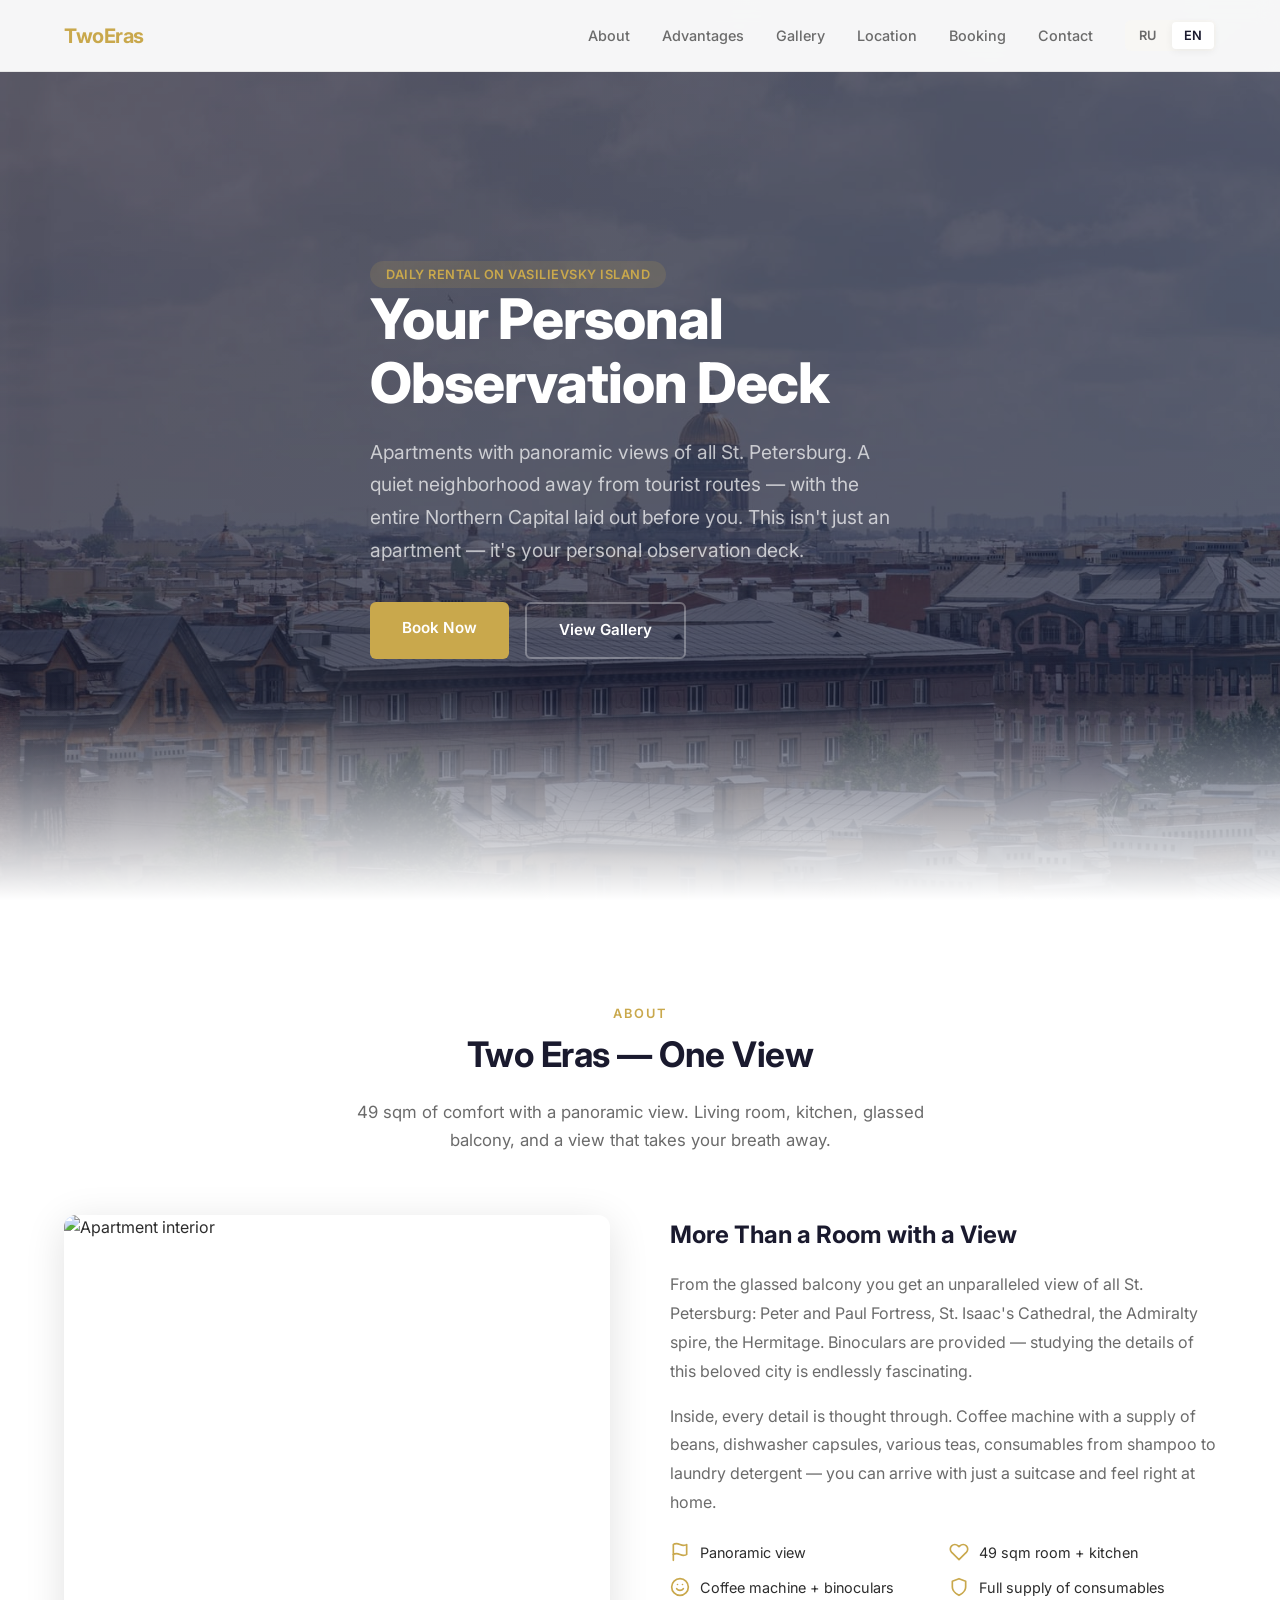
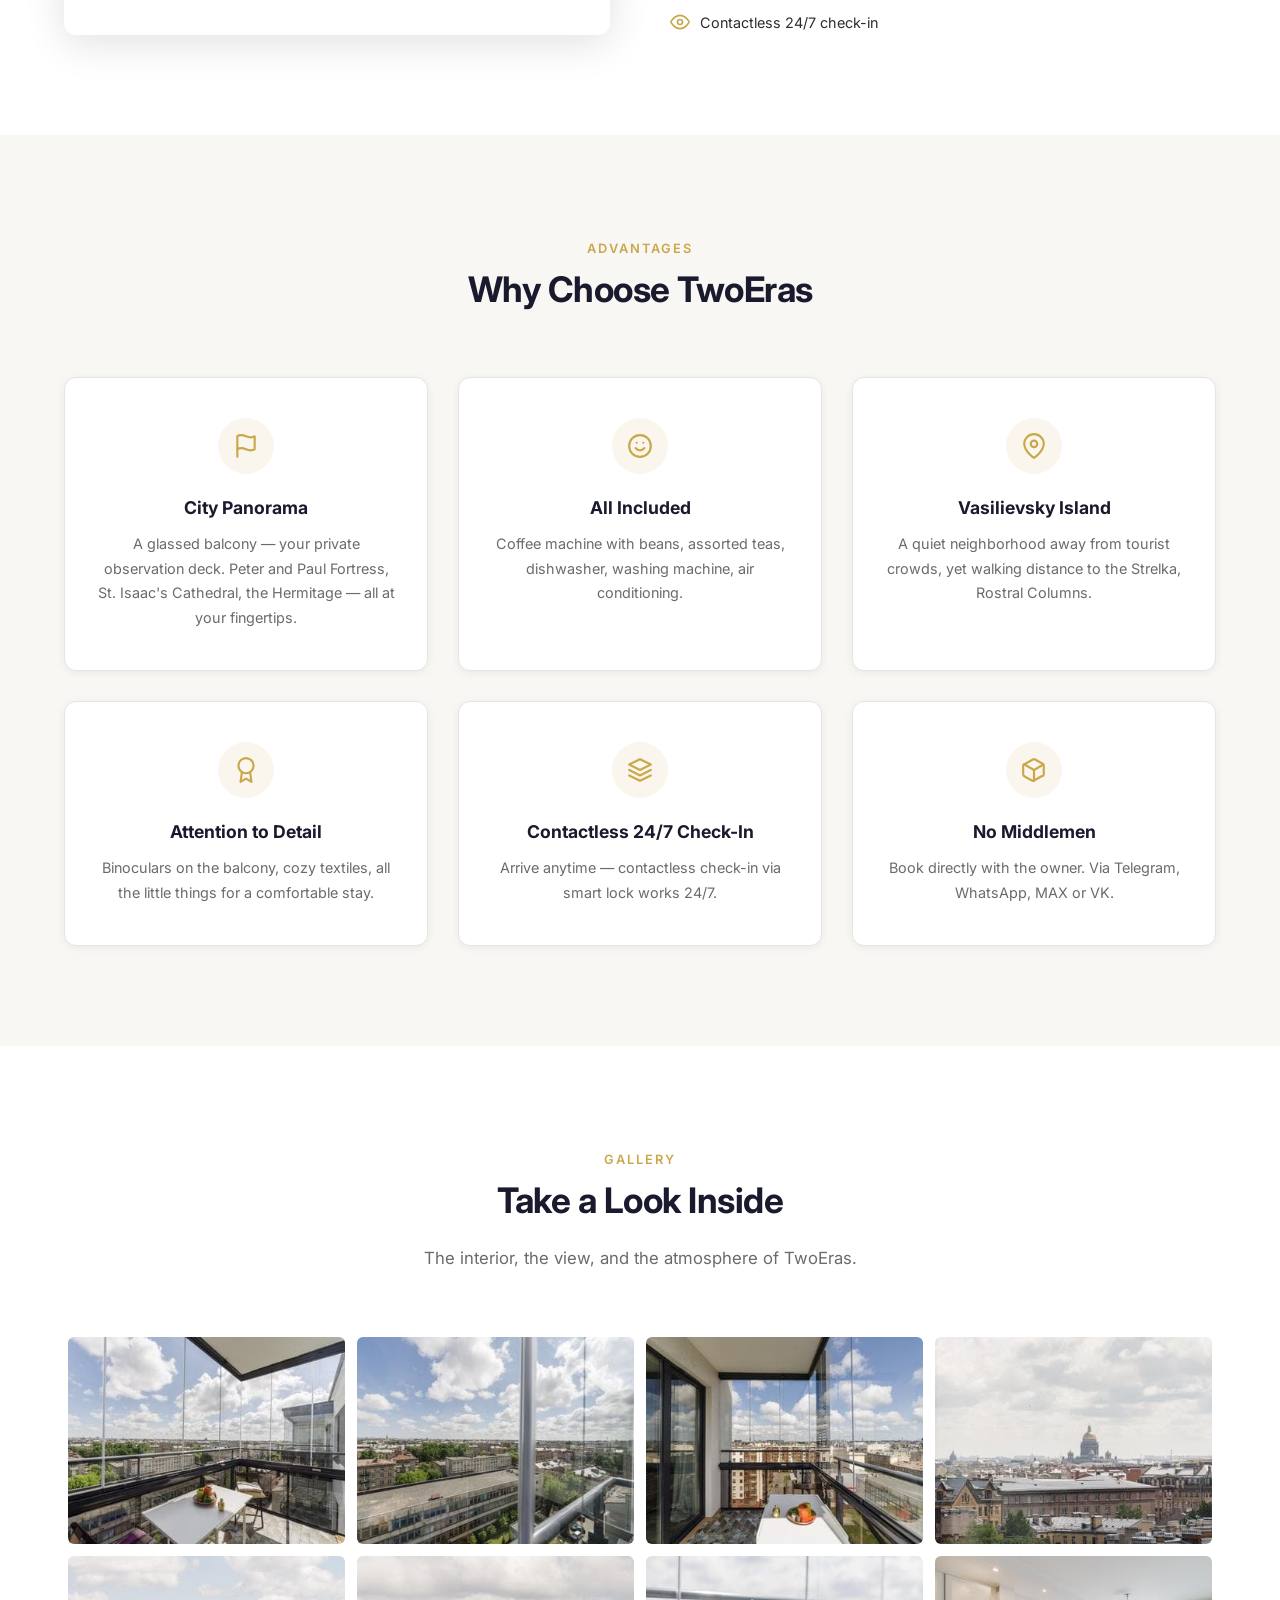
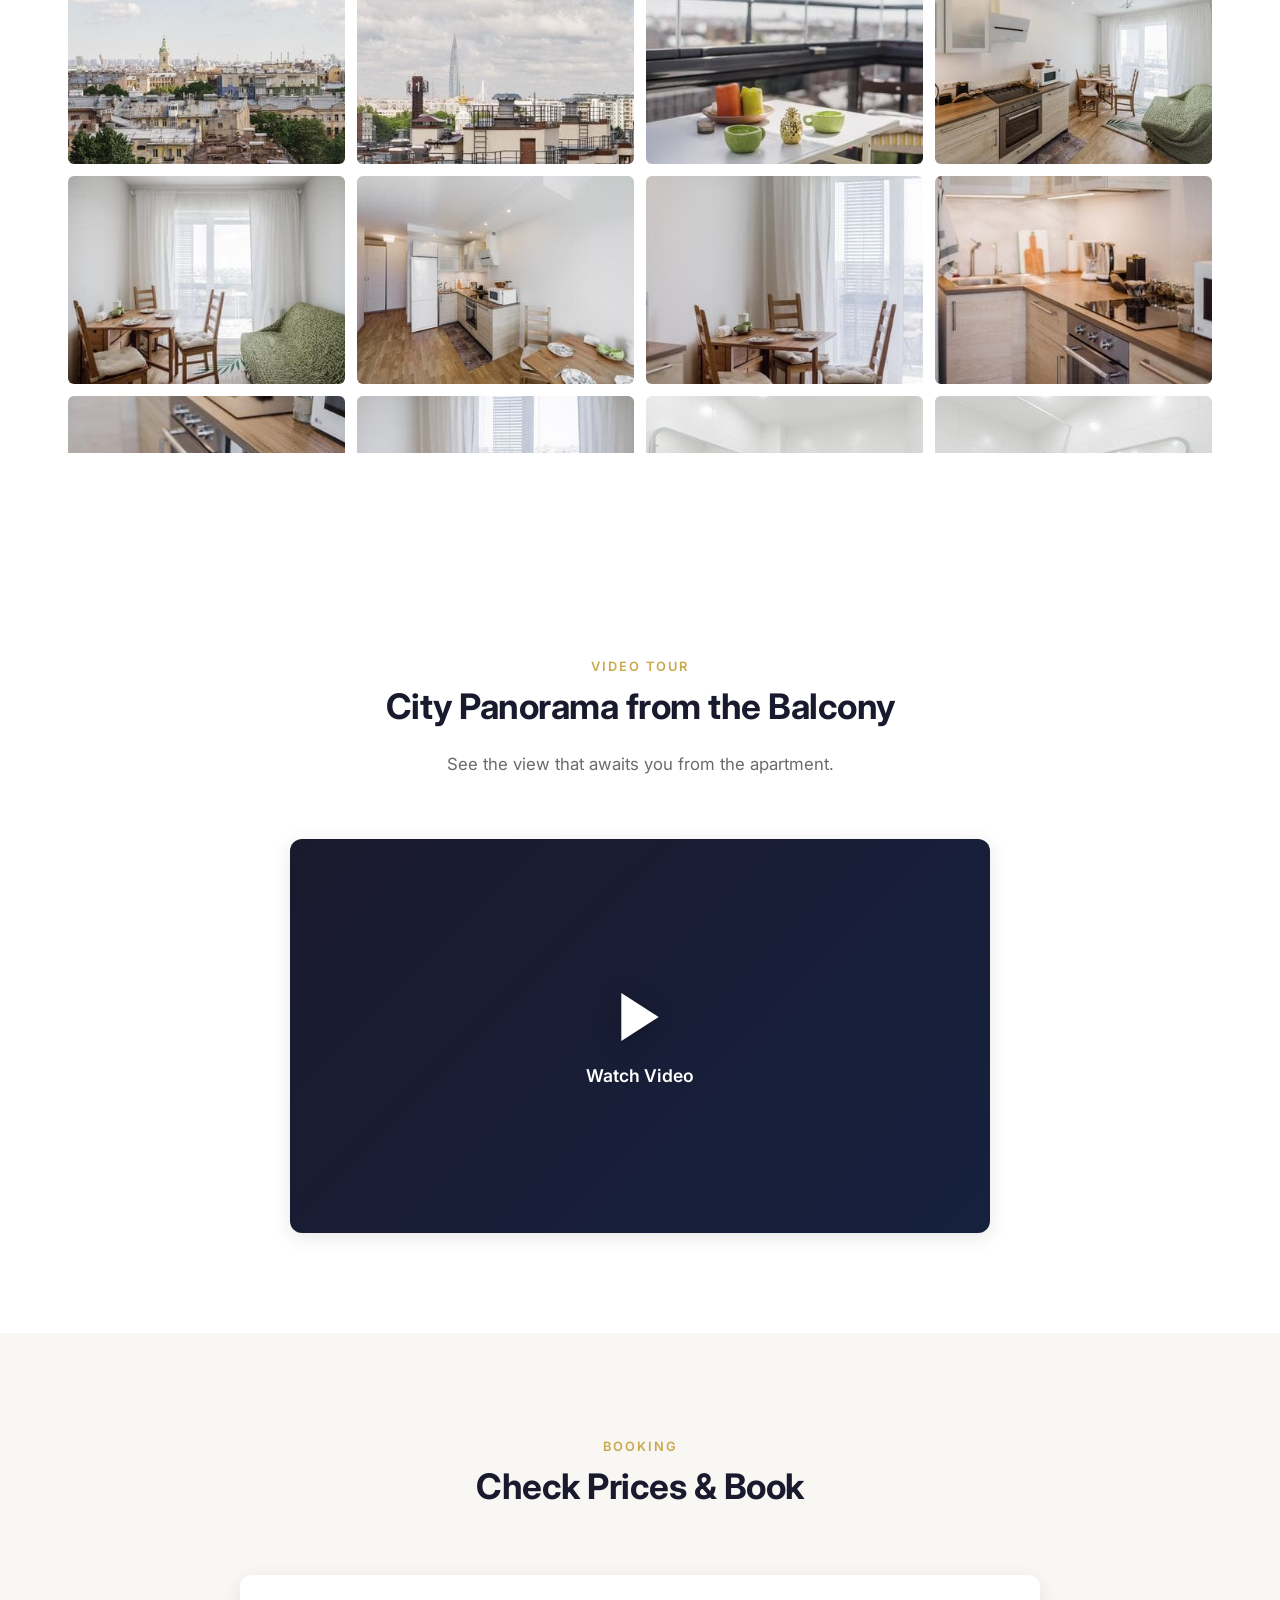
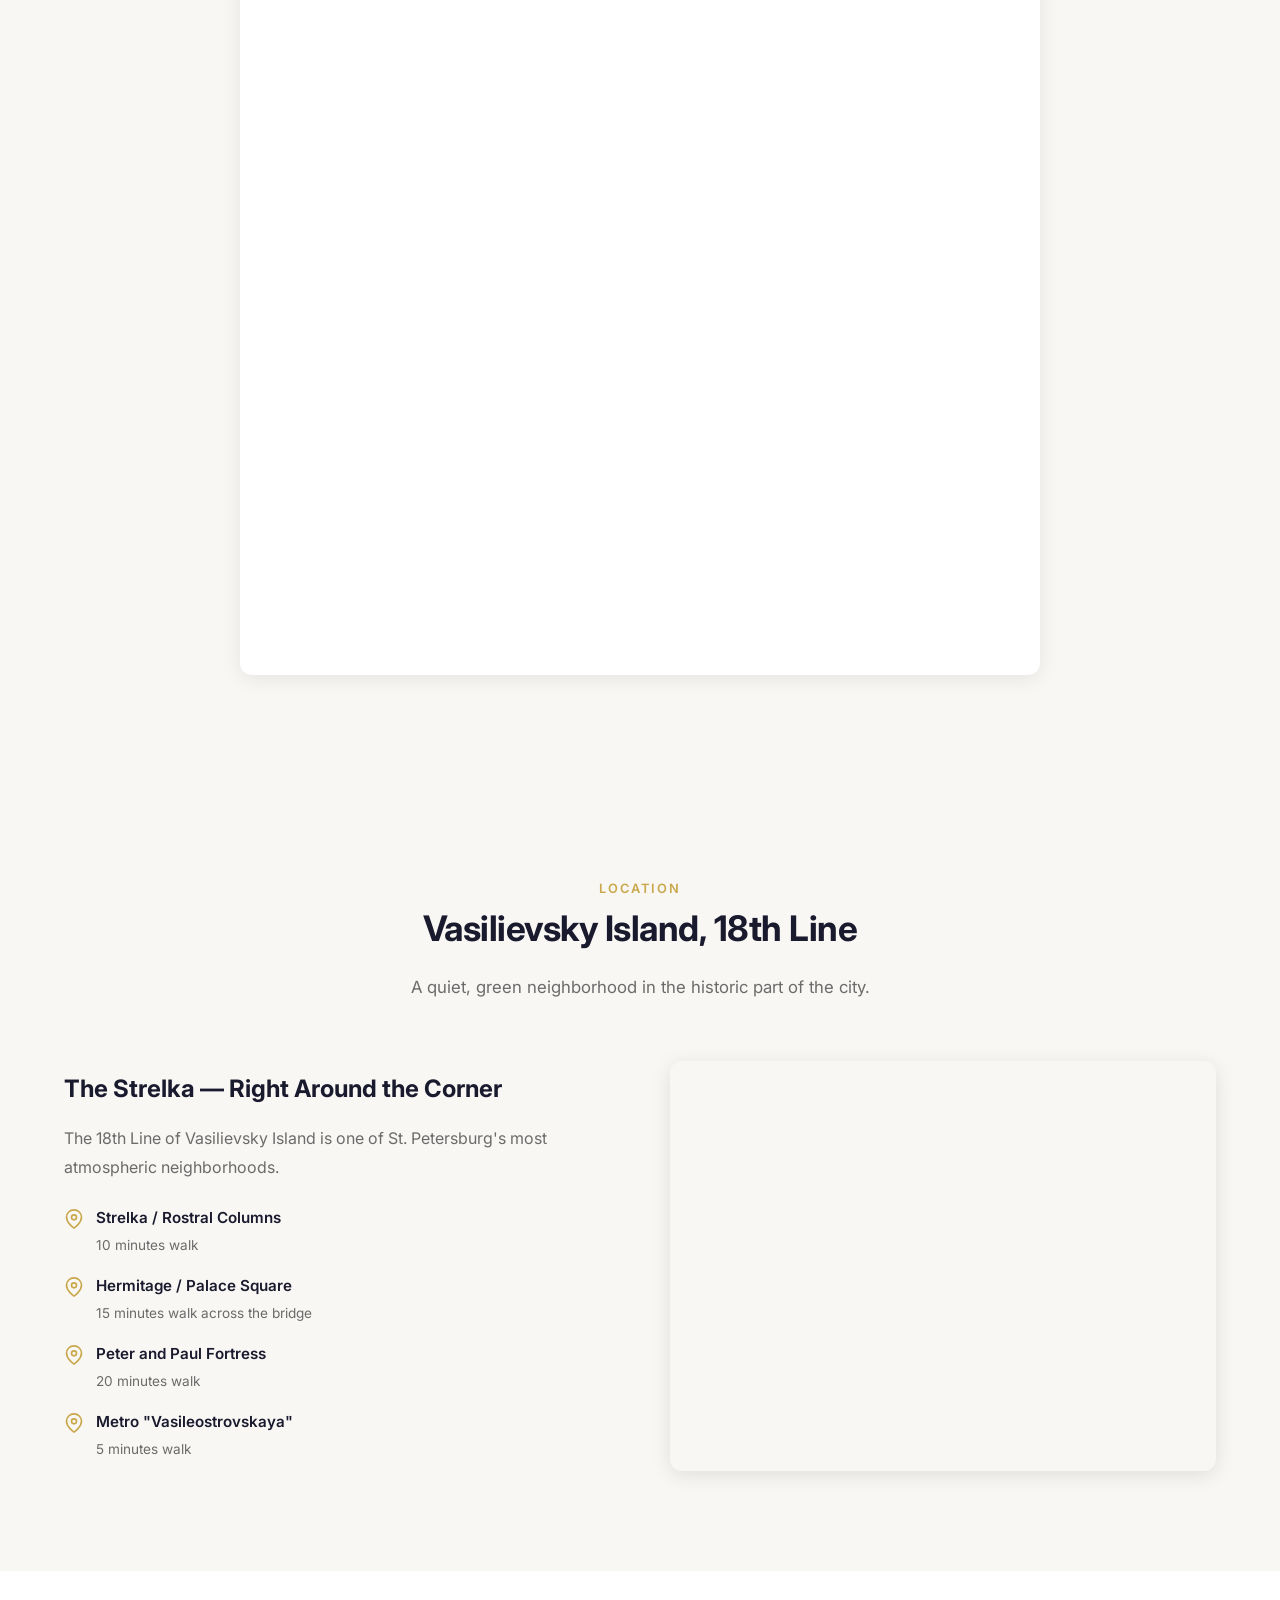
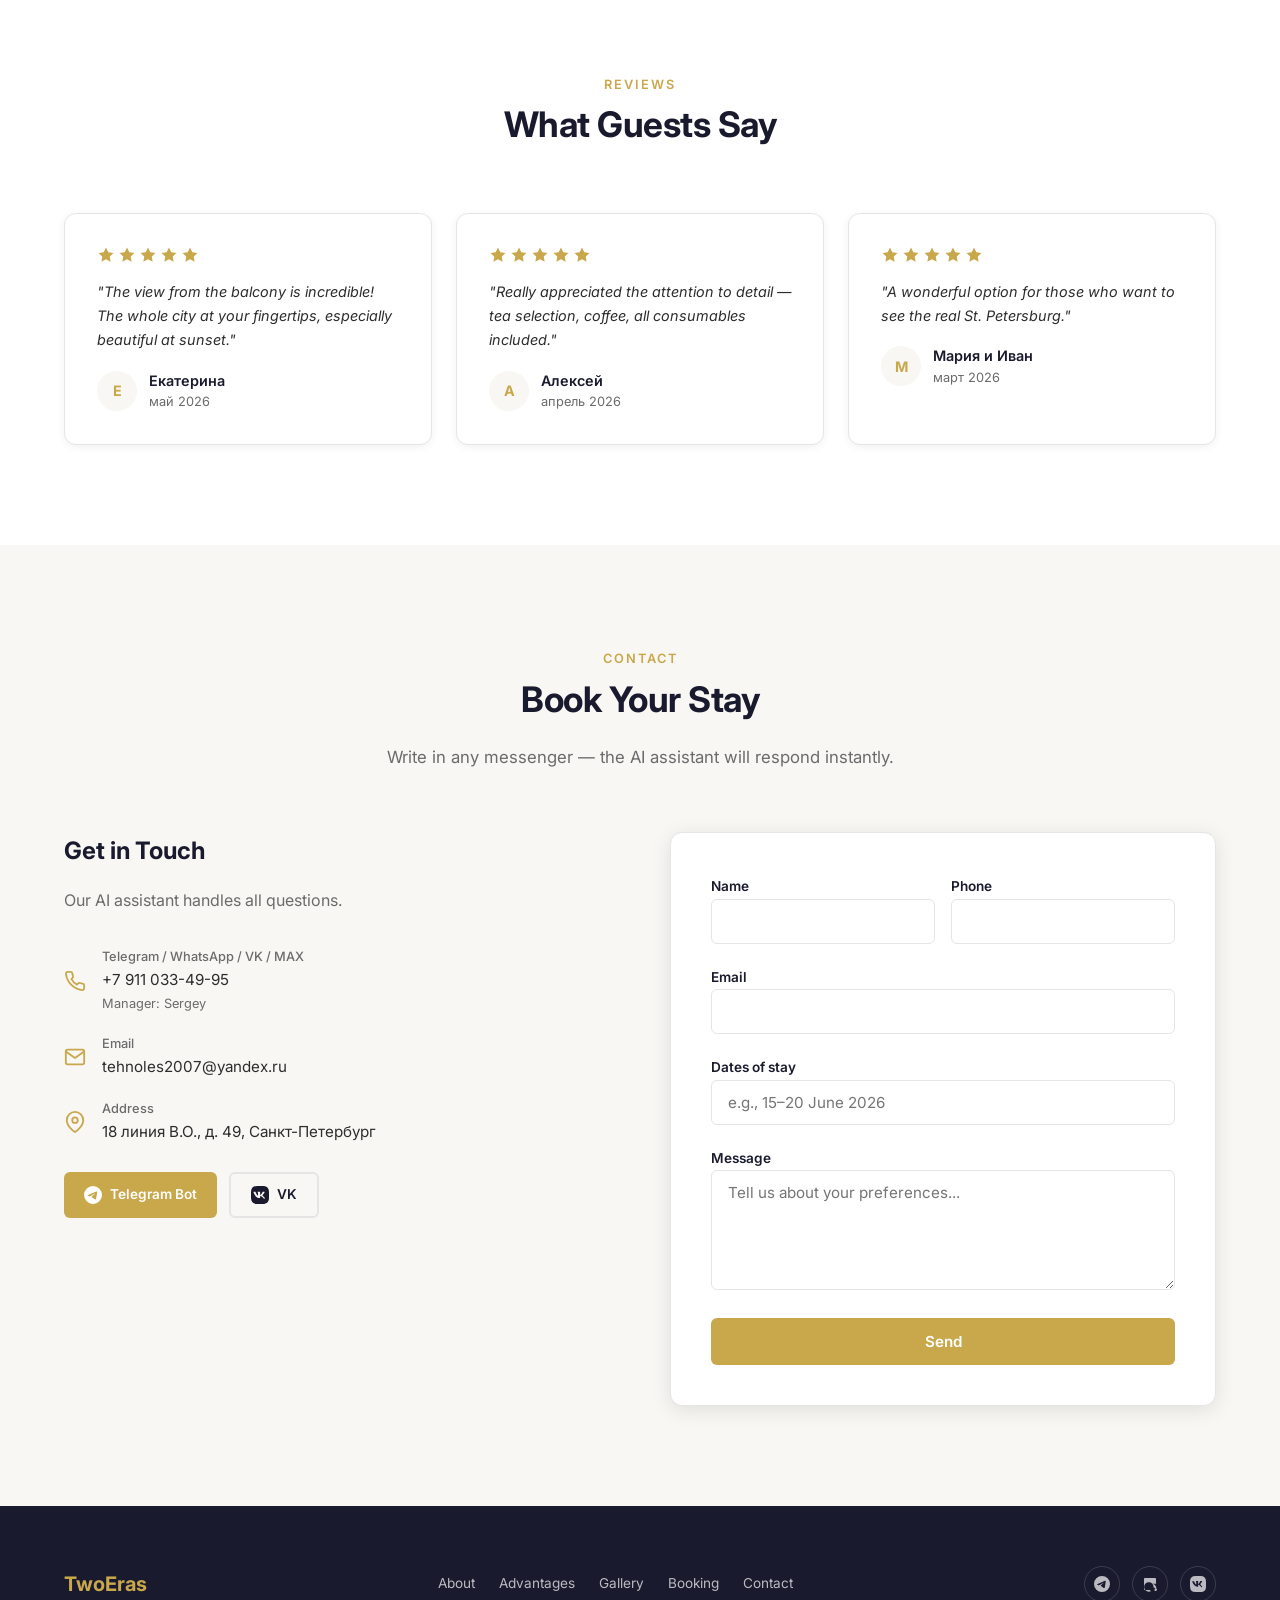
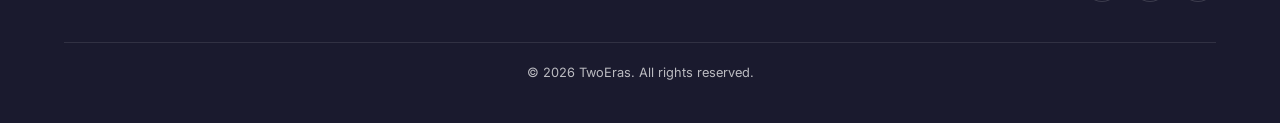
==== en/index.html @ b38801e5 "feat: отправить заявки формы в Telegram через Cloudflare Worker - Переписан cloudflare-worker.js: Se" ====
<!DOCTYPE html>
<html lang="en">
<head>
  <base href="https://tehnoles2021-lab.github.io/TwoEras/">
  <meta charset="UTF-8">
  <meta name="viewport" content="width=device-width, initial-scale=1.0">
  <title>TwoEras | Apartments on Vasilievsky Island</title>
  <meta name="description" content="Apartments on Vasilievsky Island, 18th Line. Panoramic view of all St. Petersburg. Daily rental.">
  <meta name="keywords" content="apartments Saint Petersburg, Vasileostrovsky district, daily rental, Vasilievsky Island 18 line, panoramic view, TwoEras, Две Эпохи">
  <meta property="og:title" content="TwoEras | Apartments on Vasilievsky Island">
  <meta property="og:description" content="Apartments on Vasilievsky Island, 18th Line. Panoramic view of all St. Petersburg. Daily rental.">
  <meta property="og:image" content="https://tehnoles2021-lab.github.io/TwoEras/images/4-IMGP4016.jpg">
  <meta property="og:url" content="https://tehnoles2021-lab.github.io/TwoEras/en/">
  <meta property="og:type" content="website">
  <meta property="og:locale" content="en_US">
  <script type="application/ld+json">
  {
    "@context": "https://schema.org",
    "@type": "Apartment",
    "name": "TwoEras — Две Эпохи",
    "description": "Apartments on Vasilievsky Island, 18th Line. Panoramic view of all St. Petersburg. Daily rental.",
    "url": "https://tehnoles2021-lab.github.io/TwoEras/en/",
    "image": "https://tehnoles2021-lab.github.io/TwoEras/images/4-IMGP4016.jpg",
    "numberOfBedrooms": 1,
    "numberOfBathrooms": 1,
    "floorSize": { "@type": "QuantitativeValue", "value": 49, "unitCode": "SQM" },
    "accommodationCategory": "Residential",
    "petsAllowed": false,
    "smokingAllowed": false,
    "amenityFeature": [
      { "@type": "LocationFeatureSpecification", "name": "Panoramic view" },
      { "@type": "LocationFeatureSpecification", "name": "Contactless 24/7 check-in" },
      { "@type": "LocationFeatureSpecification", "name": "Coffee machine" },
      { "@type": "LocationFeatureSpecification", "name": "Wi-Fi" },
      { "@type": "LocationFeatureSpecification", "name": "Air conditioning" }
    ],
    "address": {
      "@type": "PostalAddress",
      "addressLocality": "Saint Petersburg",
      "addressRegion": "Saint Petersburg",
      "streetAddress": "18th Line V.O., 49",
      "addressCountry": "RU"
    },
    "geo": {
      "@type": "GeoCoordinates",
      "latitude": 59.94124,
      "longitude": 30.260864
    },
    "offers": {
      "@type": "Offer",
      "availability": "https://schema.org/InStock",
      "priceCurrency": "RUB",
      "priceSpecification": {
        "@type": "UnitPriceSpecification",
        "priceType": "https://schema.org/PerNight"
      }
    },
    "aggregateRating": {
      "@type": "AggregateRating",
      "ratingValue": "5",
      "reviewCount": "3",
      "bestRating": "5"
    },
    "review": [
      {
        "@type": "Review",
        "author": { "@type": "Person", "name": "Ekaterina" },
        "datePublished": "2026-05",
        "reviewBody": "The view from the balcony is incredible! The whole city at your fingertips, especially beautiful at sunset."
      },
      {
        "@type": "Review",
        "author": { "@type": "Person", "name": "Alexey" },
        "datePublished": "2026-04",
        "reviewBody": "Really appreciated the attention to detail — tea selection, coffee, all consumables included."
      },
      {
        "@type": "Review",
        "author": { "@type": "Person", "name": "Maria & Ivan" },
        "datePublished": "2026-03",
        "reviewBody": "A wonderful option for those who want to see the real St. Petersburg."
      }
    ]
  }
  </script>
  <link rel="alternate" hreflang="ru" href="https://tehnoles2021-lab.github.io/TwoEras/">
  <link rel="alternate" hreflang="en" href="https://tehnoles2021-lab.github.io/TwoEras/en/">
  <link rel="alternate" hreflang="x-default" href="https://tehnoles2021-lab.github.io/TwoEras/">
  <link rel="canonical" href="https://tehnoles2021-lab.github.io/TwoEras/en/">
  <link rel="icon" type="image/svg+xml" href="data:image/svg+xml,%3Csvg xmlns='http://www.w3.org/2000/svg' viewBox='0 0 32 32'%3E%3Crect width='32' height='32' rx='6' fill='%231a1a2e'/%3E%3Ctext x='16' y='23' text-anchor='middle' font-size='18' fill='%23e8c563' font-family='serif'%3EДЭ%3C/text%3E%3C/svg%3E">
  <link rel="preconnect" href="https://fonts.googleapis.com">
  <link rel="preconnect" href="https://fonts.gstatic.com" crossorigin>
  <link href="https://fonts.googleapis.com/css2?family=Inter:wght@300;400;500;600;700;800&display=swap" rel="stylesheet">
  <link rel="stylesheet" href="css/style.css">
  <style>
    .hero::before {
      content: '';
      position: absolute;
      inset: 0;
      background: url('images/4-IMGP4016.jpg') center/cover no-repeat;
      opacity: 0.3;
    }
  </style>
</head>
<body>

<!-- ===== Header ===== -->
<header class="header">
  <div class="container header__inner">
    <a href="#" class="header__logo"><span class="lang-ru">Две Эпохи</span><span class="lang-en">TwoEras</span></a>
    <nav class="header__nav">
      <a href="#about" class="lang-ru">Об апартаментах</a>
      <a href="#about" class="lang-en">About</a>
      <a href="#advantages" class="lang-ru">Преимущества</a>
      <a href="#advantages" class="lang-en">Advantages</a>
      <a href="#gallery" class="lang-ru">Галерея</a>
      <a href="#gallery" class="lang-en">Gallery</a>
      <a href="#location" class="lang-ru">Расположение</a>
      <a href="#location" class="lang-en">Location</a>
      <a href="#booking" class="lang-ru">Бронирование</a>
      <a href="#booking" class="lang-en">Booking</a>
      <a href="#contact" class="lang-ru">Контакты</a>
      <a href="#contact" class="lang-en">Contact</a>
      <div class="lang-switch">
        <button data-lang="ru">RU</button>
        <button data-lang="en" class="active">EN</button>
      </div>
    </nav>
    <button class="mobile-toggle" aria-label="Menu">
      <span></span><span></span><span></span>
    </button>
  </div>
</header>

<div class="mobile-menu">
  <a href="#about" class="lang-ru">Об апартаментах</a>
  <a href="#about" class="lang-en">About</a>
  <a href="#advantages" class="lang-ru">Преимущества</a>
  <a href="#advantages" class="lang-en">Advantages</a>
  <a href="#gallery" class="lang-ru">Галерея</a>
  <a href="#gallery" class="lang-en">Gallery</a>
  <a href="#location" class="lang-ru">Расположение</a>
  <a href="#location" class="lang-en">Location</a>
  <a href="#booking" class="lang-ru">Бронирование</a>
  <a href="#booking" class="lang-en">Booking</a>
  <a href="#contact" class="lang-ru">Контакты</a>
  <a href="#contact" class="lang-en">Contact</a>
  <div style="padding-top:12px">
    <div class="lang-switch">
      <button data-lang="ru">RU</button>
      <button data-lang="en" class="active">EN</button>
    </div>
  </div>
</div>

<!-- ===== Hero ===== -->
<section class="hero">
  <div class="container hero__content">
    <span class="hero__badge lang-ru">Посуточная аренда на Васильевском</span>
    <span class="hero__badge lang-en">Daily rental on Vasilievsky Island</span>

    <h1 class="hero__title lang-ru">Персональная<br>смотровая площадка</h1>
    <h1 class="hero__title lang-en">Your Personal<br>Observation Deck</h1>

    <p class="hero__subtitle lang-ru">Апартаменты с панорамным видом на весь Санкт-Петербург. Тихий район, вдали от туристических маршрутов — и вся красота Северной столицы как на ладони. Это не просто апартаменты — это персональная смотровая площадка.</p>
    <p class="hero__subtitle lang-en">Apartments with panoramic views of all St. Petersburg. A quiet neighborhood away from tourist routes — with the entire Northern Capital laid out before you. This isn't just an apartment — it's your personal observation deck.</p>

    <div class="hero__actions">
      <a href="#booking" class="btn btn--primary lang-ru">Забронировать</a>
      <a href="#booking" class="btn btn--primary lang-en">Book Now</a>
      <a href="#gallery" class="btn btn--outline lang-ru">Смотреть галерею</a>
      <a href="#gallery" class="btn btn--outline lang-en">View Gallery</a>
    </div>
  </div>
</section>

<!-- ===== About ===== -->
<section class="section" id="about">
  <div class="container">
    <div class="section__header">
      <span class="section__label lang-ru">Об апартаментах</span>
      <span class="section__label lang-en">About</span>
      <h2 class="section__title lang-ru">Две эпохи — один вид</h2>
      <h2 class="section__title lang-en">Two Eras — One View</h2>
      <p class="section__desc lang-ru">49 кв.м. уюта с панорамным видом. Комната, кухня, застеклённый балкон и панорама, от которой захватывает дух.</p>
      <p class="section__desc lang-en">49 sqm of comfort with a panoramic view. Living room, kitchen, glassed balcony, and a view that takes your breath away.</p>
    </div>

    <div class="about__grid">
      <div class="about__image">
        <img src="images/1-IMGP4013.jpg" alt="Apartment interior" loading="lazy">
      </div>
      <div class="about__text">
        <h3 class="lang-ru">Не просто видовая квартира</h3>
        <h3 class="lang-en">More Than a Room with a View</h3>
        <p class="lang-ru">С застеклённого балкона открывается неповторимый вид на весь Санкт-Петербург: Петропавловская крепость, Исаакиевский собор, шпиль Адмиралтейства, Эрмитаж. К балкону прилагается бинокль — рассматривать детали любимого города можно бесконечно.</p>
        <p class="lang-en">From the glassed balcony you get an unparalleled view of all St. Petersburg: Peter and Paul Fortress, St. Isaac's Cathedral, the Admiralty spire, the Hermitage. Binoculars are provided — studying the details of this beloved city is endlessly fascinating.</p>
        <p class="lang-ru">Внутри — всё продумано до мелочей. Кофемашина с запасом зерён, капсулы для посудомоечной машины, различные сорта чая, расходные материалы от шампуня до стирального порошка — вы можете приехать с одним чемоданом и чувствовать себя как дома.</p>
        <p class="lang-en">Inside, every detail is thought through. Coffee machine with a supply of beans, dishwasher capsules, various teas, consumables from shampoo to laundry detergent — you can arrive with just a suitcase and feel right at home.</p>
        <div class="about__features">
          <div class="about__feature">
            <svg viewBox="0 0 24 24" fill="none" stroke="currentColor" stroke-width="2" stroke-linecap="round" stroke-linejoin="round"><path d="M4 15s1-1 4-1 5 2 8 2 4-1 4-1V3s-1 1-4 1-5-2-8-2-4 1-4 1z"/><line x1="4" y1="22" x2="4" y2="15"/></svg>
            <span class="lang-ru">Панорамный вид</span>
            <span class="lang-en">Panoramic view</span>
          </div>
          <div class="about__feature">
            <svg viewBox="0 0 24 24" fill="none" stroke="currentColor" stroke-width="2" stroke-linecap="round" stroke-linejoin="round"><path d="M20.84 4.61a5.5 5.5 0 00-7.78 0L12 5.67l-1.06-1.06a5.5 5.5 0 00-7.78 7.78l1.06 1.06L12 21.23l7.78-7.78 1.06-1.06a5.5 5.5 0 000-7.78z"/></svg>
            <span class="lang-ru">49 кв.м. комната + кухня</span>
            <span class="lang-en">49 sqm room + kitchen</span>
          </div>
          <div class="about__feature">
            <svg viewBox="0 0 24 24" fill="none" stroke="currentColor" stroke-width="2" stroke-linecap="round" stroke-linejoin="round"><circle cx="12" cy="12" r="10"/><path d="M8 14s1.5 2 4 2 4-2 4-2"/><line x1="9" y1="9" x2="9.01" y2="9"/><line x1="15" y1="9" x2="15.01" y2="9"/></svg>
            <span class="lang-ru">Кофемашина + бинокль</span>
            <span class="lang-en">Coffee machine + binoculars</span>
          </div>
          <div class="about__feature">
            <svg viewBox="0 0 24 24" fill="none" stroke="currentColor" stroke-width="2" stroke-linecap="round" stroke-linejoin="round"><path d="M12 22s8-4 8-10V5l-8-3-8 3v7c0 6 8 10 8 10z"/></svg>
            <span class="lang-ru">Полный запас расходников</span>
            <span class="lang-en">Full supply of consumables</span>
          </div>
          <div class="about__feature">
            <svg viewBox="0 0 24 24" fill="none" stroke="currentColor" stroke-width="2" stroke-linecap="round" stroke-linejoin="round"><path d="M1 12s4-8 11-8 11 8 11 8-4 8-11 8-11-8-11-8z"/><circle cx="12" cy="12" r="3"/></svg>
            <span class="lang-ru">Бесконтактное заселение 24/7</span>
            <span class="lang-en">Contactless 24/7 check-in</span>
          </div>
        </div>
      </div>
    </div>
  </div>
</section>

<!-- ===== Advantages ===== -->
<section class="section section--alt" id="advantages">
  <div class="container">
    <div class="section__header">
      <span class="section__label lang-ru">Преимущества</span>
      <span class="section__label lang-en">Advantages</span>
      <h2 class="section__title lang-ru">Почему выбирают «Две Эпохи»</h2>
      <h2 class="section__title lang-en">Why Choose TwoEras</h2>
    </div>

    <div class="advantages__grid">
      <div class="advantage-card">
        <div class="advantage-card__icon">
          <svg viewBox="0 0 24 24" fill="none" stroke="currentColor" stroke-width="2" stroke-linecap="round" stroke-linejoin="round"><path d="M4 15s1-1 4-1 5 2 8 2 4-1 4-1V3s-1 1-4 1-5-2-8-2-4 1-4 1z"/><line x1="4" y1="22" x2="4" y2="15"/></svg>
        </div>
        <h3 class="advantage-card__title lang-ru">Панорама города</h3>
        <h3 class="advantage-card__title lang-en">City Panorama</h3>
        <p class="advantage-card__desc lang-ru">Застеклённый балкон — ваша личная смотровая площадка. Петропавловская крепость, Исаакиевский собор, Эрмитаж — как на ладони.</p>
        <p class="advantage-card__desc lang-en">A glassed balcony — your private observation deck. Peter and Paul Fortress, St. Isaac's Cathedral, the Hermitage — all at your fingertips.</p>
      </div>

      <div class="advantage-card">
        <div class="advantage-card__icon">
          <svg viewBox="0 0 24 24" fill="none" stroke="currentColor" stroke-width="2" stroke-linecap="round" stroke-linejoin="round"><circle cx="12" cy="12" r="10"/><path d="M8 14s1.5 2 4 2 4-2 4-2"/><line x1="9" y1="9" x2="9.01" y2="9"/><line x1="15" y1="9" x2="15.01" y2="9"/></svg>
        </div>
        <h3 class="advantage-card__title lang-ru">Всё включено</h3>
        <h3 class="advantage-card__title lang-en">All Included</h3>
        <p class="advantage-card__desc lang-ru">Кофемашина и запас зерён, разные сорта чая, посудомоечная машина, стиральная машина, кондиционер.</p>
        <p class="advantage-card__desc lang-en">Coffee machine with beans, assorted teas, dishwasher, washing machine, air conditioning.</p>
      </div>

      <div class="advantage-card">
        <div class="advantage-card__icon">
          <svg viewBox="0 0 24 24" fill="none" stroke="currentColor" stroke-width="2" stroke-linecap="round" stroke-linejoin="round"><path d="M21 10c0 7-9 13-9 13s-9-6-9-13a9 9 0 0118 0z"/><circle cx="12" cy="10" r="3"/></svg>
        </div>
        <h3 class="advantage-card__title lang-ru">Васильевский остров</h3>
        <h3 class="advantage-card__title lang-en">Vasilievsky Island</h3>
        <p class="advantage-card__desc lang-ru">Тихий район вдали от туристической толпы, но в шаговой доступности от Стрелки В.О., Ростральных колонн.</p>
        <p class="advantage-card__desc lang-en">A quiet neighborhood away from tourist crowds, yet walking distance to the Strelka, Rostral Columns.</p>
      </div>

      <div class="advantage-card">
        <div class="advantage-card__icon">
          <svg viewBox="0 0 24 24" fill="none" stroke="currentColor" stroke-width="2" stroke-linecap="round" stroke-linejoin="round"><circle cx="12" cy="8" r="7"/><polyline points="8.21 13.89 7 23 12 20 17 23 15.79 13.88"/></svg>
        </div>
        <h3 class="advantage-card__title lang-ru">Забота о деталях</h3>
        <h3 class="advantage-card__title lang-en">Attention to Detail</h3>
        <p class="advantage-card__desc lang-ru">Бинокль на балконе, уютный текстиль, все необходимые мелочи для комфортного проживания.</p>
        <p class="advantage-card__desc lang-en">Binoculars on the balcony, cozy textiles, all the little things for a comfortable stay.</p>
      </div>

      <div class="advantage-card">
        <div class="advantage-card__icon">
          <svg viewBox="0 0 24 24" fill="none" stroke="currentColor" stroke-width="2" stroke-linecap="round" stroke-linejoin="round"><path d="M12 2L2 7l10 5 10-5-10-5z"/><path d="M2 17l10 5 10-5"/><path d="M2 12l10 5 10-5"/></svg>
        </div>
        <h3 class="advantage-card__title lang-ru">Заселение 24/7 без контакта</h3>
        <h3 class="advantage-card__title lang-en">Contactless 24/7 Check-In</h3>
        <p class="advantage-card__desc lang-ru">Приезжайте в любое время — бесконтактное заселение через смарт-замок работает круглосуточно.</p>
        <p class="advantage-card__desc lang-en">Arrive anytime — contactless check-in via smart lock works 24/7.</p>
      </div>

      <div class="advantage-card">
        <div class="advantage-card__icon">
          <svg viewBox="0 0 24 24" fill="none" stroke="currentColor" stroke-width="2" stroke-linecap="round" stroke-linejoin="round"><path d="M21 16V8a2 2 0 00-1-1.73l-7-4a2 2 0 00-2 0l-7 4A2 2 0 002 8v8a2 2 0 001 1.73l7 4a2 2 0 002 0l7-4A2 2 0 0021 16z"/><polyline points="3.27 6.96 12 12.01 20.73 6.96"/><line x1="12" y1="22.08" x2="12" y2="12"/></svg>
        </div>
        <h3 class="advantage-card__title lang-ru">Без посредников</h3>
        <h3 class="advantage-card__title lang-en">No Middlemen</h3>
        <p class="advantage-card__desc lang-ru">Бронируете напрямую у собственника. Через Telegram, WhatsApp, МАХ или VK.</p>
        <p class="advantage-card__desc lang-en">Book directly with the owner. Via Telegram, WhatsApp, MAХ or VK.</p>
      </div>
    </div>
  </div>
</section>

<!-- ===== Gallery ===== -->
<section class="section" id="gallery">
  <div class="container">
    <div class="section__header">
      <span class="section__label lang-ru">Галерея</span>
      <span class="section__label lang-en">Gallery</span>
      <h2 class="section__title lang-ru">Посмотрите на апартаменты</h2>
      <h2 class="section__title lang-en">Take a Look Inside</h2>
      <p class="section__desc lang-ru">Интерьер, вид из окна и атмосфера «Двух Эпох».</p>
      <p class="section__desc lang-en">The interior, the view, and the atmosphere of TwoEras.</p>
    </div>

    <div class="gallery__grid" id="galleryGrid">
    </div>

    <div class="lightbox" id="lightbox">
      <button class="lightbox__close" id="lightboxClose" aria-label="Close">
        <svg viewBox="0 0 24 24" fill="none" stroke="currentColor" stroke-width="2.5" stroke-linecap="round" stroke-linejoin="round"><line x1="18" y1="6" x2="6" y2="18"/><line x1="6" y1="6" x2="18" y2="18"/></svg>
      </button>
      <span class="lightbox__hint">ESC &mdash; close</span>
      <img class="lightbox__img" id="lightboxImg" alt="Full-size apartment photo">
    </div>
  </div>
</section>

<!-- ===== Video ===== -->
<section class="section" id="video">
  <div class="container">
    <div class="section__header">
      <span class="section__label lang-ru">Видео</span>
      <span class="section__label lang-en">Video Tour</span>
      <h2 class="section__title lang-ru">Панорама города с балкона</h2>
      <h2 class="section__title lang-en">City Panorama from the Balcony</h2>
      <p class="section__desc lang-ru">Посмотрите, какой вид открывается из апартаментов.</p>
      <p class="section__desc lang-en">See the view that awaits you from the apartment.</p>
    </div>
    <div class="video__card" id="videoCard">
      <button class="video__btn" id="videoPlayBtn">
        <svg viewBox="0 0 24 24" fill="currentColor" width="64" height="64"><polygon points="5 3 19 12 5 21 5 3"/></svg>
        <span class="lang-ru">Смотреть видео</span>
        <span class="lang-en">Watch Video</span>
      </button>
    </div>
  </div>
</section>

<!-- ===== Video Overlay ===== -->
<div class="video-overlay" id="videoOverlay">
  <button class="video-overlay__close" id="videoClose">
    <svg viewBox="0 0 24 24" fill="none" stroke="currentColor" stroke-width="2.5"><line x1="18" y1="6" x2="6" y2="18"/><line x1="6" y1="6" x2="18" y2="18"/></svg>
  </button>
  <video class="video-overlay__video" id="videoEl" controls preload="metadata">
    <source src="../video/Lodg.mp4" type="video/mp4">
  </video>
</div>

<!-- ===== Booking ===== -->
<section class="section section--alt" id="booking">
  <div class="container">
    <div class="section__header">
      <span class="section__label lang-ru">Бронирование</span>
      <span class="section__label lang-en">Booking</span>
      <h2 class="section__title lang-ru">Проверить цены и забронировать</h2>
      <h2 class="section__title lang-en">Check Prices & Book</h2>
    </div>
    <div style="border-radius:12px;overflow:hidden;box-shadow:0 4px 20px rgba(0,0,0,0.08);background:#fff;max-width:800px;margin:0 auto">
      <div style="position:relative;width:100%;height:700px;max-height:90vh">
        <iframe src="https://homereserve.ru/SdZLu14b4m" width="100%" height="100%" style="border:0;display:block;position:absolute;inset:0" allowfullscreen loading="lazy"></iframe>
      </div>
    </div>
  </div>
</section>

<!-- ===== Location ===== -->
<section class="section section--alt" id="location">
  <div class="container">
    <div class="section__header">
      <span class="section__label lang-ru">Расположение</span>
      <span class="section__label lang-en">Location</span>
      <h2 class="section__title lang-ru">Васильевский остров, 18 линия</h2>
      <h2 class="section__title lang-en">Vasilievsky Island, 18th Line</h2>
      <p class="section__desc lang-ru">Тихий зелёный район в исторической части города.</p>
      <p class="section__desc lang-en">A quiet, green neighborhood in the historic part of the city.</p>
    </div>

    <div class="location__grid">
      <div class="location__text">
        <h3 class="lang-ru">Стрелка Васильевского острова — рядом</h3>
        <h3 class="lang-en">The Strelka — Right Around the Corner</h3>
        <p class="lang-ru">18 линия Васильевского острова — один из самых атмосферных районов Петербурга. Широкие проспекты, линии и переулки хранят дух города-порта.</p>
        <p class="lang-en">The 18th Line of Vasilievsky Island is one of St. Petersburg's most atmospheric neighborhoods.</p>
        <div class="location__list">
          <div class="location__item">
            <svg viewBox="0 0 24 24" fill="none" stroke="currentColor" stroke-width="2" stroke-linecap="round" stroke-linejoin="round"><path d="M21 10c0 7-9 13-9 13s-9-6-9-13a9 9 0 0118 0z"/><circle cx="12" cy="10" r="3"/></svg>
            <div>
              <h4 class="lang-ru">Стрелка В.О. / Ростральные колонны</h4>
              <h4 class="lang-en">Strelka / Rostral Columns</h4>
              <span class="lang-ru">10 минут пешком</span>
              <span class="lang-en">10 minutes walk</span>
            </div>
          </div>
          <div class="location__item">
            <svg viewBox="0 0 24 24" fill="none" stroke="currentColor" stroke-width="2" stroke-linecap="round" stroke-linejoin="round"><path d="M21 10c0 7-9 13-9 13s-9-6-9-13a9 9 0 0118 0z"/><circle cx="12" cy="10" r="3"/></svg>
            <div>
              <h4 class="lang-ru">Эрмитаж / Дворцовая площадь</h4>
              <h4 class="lang-en">Hermitage / Palace Square</h4>
              <span class="lang-ru">15 минут пешком через мост</span>
              <span class="lang-en">15 minutes walk across the bridge</span>
            </div>
          </div>
          <div class="location__item">
            <svg viewBox="0 0 24 24" fill="none" stroke="currentColor" stroke-width="2" stroke-linecap="round" stroke-linejoin="round"><path d="M21 10c0 7-9 13-9 13s-9-6-9-13a9 9 0 0118 0z"/><circle cx="12" cy="10" r="3"/></svg>
            <div>
              <h4 class="lang-ru">Петропавловская крепость</h4>
              <h4 class="lang-en">Peter and Paul Fortress</h4>
              <span class="lang-ru">20 минут пешком</span>
              <span class="lang-en">20 minutes walk</span>
            </div>
          </div>
          <div class="location__item">
            <svg viewBox="0 0 24 24" fill="none" stroke="currentColor" stroke-width="2" stroke-linecap="round" stroke-linejoin="round"><path d="M21 10c0 7-9 13-9 13s-9-6-9-13a9 9 0 0118 0z"/><circle cx="12" cy="10" r="3"/></svg>
            <div>
              <h4 class="lang-ru">Метро «Василеостровская»</h4>
              <h4 class="lang-en">Metro "Vasileostrovskaya"</h4>
              <span class="lang-ru">5 минут пешком</span>
              <span class="lang-en">5 minutes walk</span>
            </div>
          </div>
        </div>
      </div>
      <div class="location__map">
        <iframe src="https://yandex.ru/map-widget/v1/?ll=30.260864%2C59.941240&z=16&pt=30.260864%2C59.941240%2Cpm2rdl&l=map&text=%D0%A1%D0%B0%D0%BD%D0%BA%D1%82-%D0%9F%D0%B5%D1%82%D0%B5%D1%80%D0%B1%D1%83%D1%80%D0%B3%2C%2018-%D1%8F%20%D0%BB%D0%B8%D0%BD%D0%B8%D1%8F%20%D0%92.%D0%9E.%2C%20%D0%B4.%2049" width="100%" height="100%" style="border:0;min-height:400px" allowfullscreen loading="lazy"></iframe>
      </div>
    </div>
  </div>
</section>

<!-- ===== Reviews ===== -->
<section class="section" id="reviews">
  <div class="container">
    <div class="section__header">
      <span class="section__label lang-ru">Отзывы</span>
      <span class="section__label lang-en">Reviews</span>
      <h2 class="section__title lang-ru">Что говорят гости</h2>
      <h2 class="section__title lang-en">What Guests Say</h2>
    </div>

    <div class="reviews__grid">
      <div class="review-card">
        <div class="review-card__stars">
          <svg viewBox="0 0 24 24" fill="currentColor"><polygon points="12 2 15.09 8.26 22 9.27 17 14.14 18.18 21.02 12 17.77 5.82 21.02 7 14.14 2 9.27 8.91 8.26 12 2"/></svg>
          <svg viewBox="0 0 24 24" fill="currentColor"><polygon points="12 2 15.09 8.26 22 9.27 17 14.14 18.18 21.02 12 17.77 5.82 21.02 7 14.14 2 9.27 8.91 8.26 12 2"/></svg>
          <svg viewBox="0 0 24 24" fill="currentColor"><polygon points="12 2 15.09 8.26 22 9.27 17 14.14 18.18 21.02 12 17.77 5.82 21.02 7 14.14 2 9.27 8.91 8.26 12 2"/></svg>
          <svg viewBox="0 0 24 24" fill="currentColor"><polygon points="12 2 15.09 8.26 22 9.27 17 14.14 18.18 21.02 12 17.77 5.82 21.02 7 14.14 2 9.27 8.91 8.26 12 2"/></svg>
          <svg viewBox="0 0 24 24" fill="currentColor"><polygon points="12 2 15.09 8.26 22 9.27 17 14.14 18.18 21.02 12 17.77 5.82 21.02 7 14.14 2 9.27 8.91 8.26 12 2"/></svg>
        </div>
        <p class="review-card__text lang-ru">«Вид с балкона — это нечто! Весь город как на ладони, особенно красиво на закате.»</p>
        <p class="review-card__text lang-en">"The view from the balcony is incredible! The whole city at your fingertips, especially beautiful at sunset."</p>
        <div class="review-card__author">
          <div class="review-card__avatar">Е</div>
          <div>
            <div class="review-card__name">Екатерина</div>
            <div class="review-card__date">май 2026</div>
          </div>
        </div>
      </div>

      <div class="review-card">
        <div class="review-card__stars">
          <svg viewBox="0 0 24 24" fill="currentColor"><polygon points="12 2 15.09 8.26 22 9.27 17 14.14 18.18 21.02 12 17.77 5.82 21.02 7 14.14 2 9.27 8.91 8.26 12 2"/></svg>
          <svg viewBox="0 0 24 24" fill="currentColor"><polygon points="12 2 15.09 8.26 22 9.27 17 14.14 18.18 21.02 12 17.77 5.82 21.02 7 14.14 2 9.27 8.91 8.26 12 2"/></svg>
          <svg viewBox="0 0 24 24" fill="currentColor"><polygon points="12 2 15.09 8.26 22 9.27 17 14.14 18.18 21.02 12 17.77 5.82 21.02 7 14.14 2 9.27 8.91 8.26 12 2"/></svg>
          <svg viewBox="0 0 24 24" fill="currentColor"><polygon points="12 2 15.09 8.26 22 9.27 17 14.14 18.18 21.02 12 17.77 5.82 21.02 7 14.14 2 9.27 8.91 8.26 12 2"/></svg>
          <svg viewBox="0 0 24 24" fill="currentColor"><polygon points="12 2 15.09 8.26 22 9.27 17 14.14 18.18 21.02 12 17.77 5.82 21.02 7 14.14 2 9.27 8.91 8.26 12 2"/></svg>
        </div>
        <p class="review-card__text lang-ru">«Очень понравилось отношение к деталям — запас чая, кофе, все расходники в комплекте.»</p>
        <p class="review-card__text lang-en">"Really appreciated the attention to detail — tea selection, coffee, all consumables included."</p>
        <div class="review-card__author">
          <div class="review-card__avatar">А</div>
          <div>
            <div class="review-card__name">Алексей</div>
            <div class="review-card__date">апрель 2026</div>
          </div>
        </div>
      </div>

      <div class="review-card">
        <div class="review-card__stars">
          <svg viewBox="0 0 24 24" fill="currentColor"><polygon points="12 2 15.09 8.26 22 9.27 17 14.14 18.18 21.02 12 17.77 5.82 21.02 7 14.14 2 9.27 8.91 8.26 12 2"/></svg>
          <svg viewBox="0 0 24 24" fill="currentColor"><polygon points="12 2 15.09 8.26 22 9.27 17 14.14 18.18 21.02 12 17.77 5.82 21.02 7 14.14 2 9.27 8.91 8.26 12 2"/></svg>
          <svg viewBox="0 0 24 24" fill="currentColor"><polygon points="12 2 15.09 8.26 22 9.27 17 14.14 18.18 21.02 12 17.77 5.82 21.02 7 14.14 2 9.27 8.91 8.26 12 2"/></svg>
          <svg viewBox="0 0 24 24" fill="currentColor"><polygon points="12 2 15.09 8.26 22 9.27 17 14.14 18.18 21.02 12 17.77 5.82 21.02 7 14.14 2 9.27 8.91 8.26 12 2"/></svg>
          <svg viewBox="0 0 24 24" fill="currentColor"><polygon points="12 2 15.09 8.26 22 9.27 17 14.14 18.18 21.02 12 17.77 5.82 21.02 7 14.14 2 9.27 8.91 8.26 12 2"/></svg>
        </div>
        <p class="review-card__text lang-ru">«Прекрасный вариант для тех, кто хочет увидеть настоящий Петербург.»</p>
        <p class="review-card__text lang-en">"A wonderful option for those who want to see the real St. Petersburg."</p>
        <div class="review-card__author">
          <div class="review-card__avatar">М</div>
          <div>
            <div class="review-card__name">Мария и Иван</div>
            <div class="review-card__date">март 2026</div>
          </div>
        </div>
      </div>
    </div>
  </div>
</section>

<!-- ===== Contact ===== -->
<section class="section section--alt" id="contact">
  <div class="container">
    <div class="section__header">
      <span class="section__label lang-ru">Контакты</span>
      <span class="section__label lang-en">Contact</span>
      <h2 class="section__title lang-ru">Забронировать</h2>
      <h2 class="section__title lang-en">Book Your Stay</h2>
      <p class="section__desc lang-ru">Пишите в любом мессенджере — бот-помощник ответит мгновенно.</p>
      <p class="section__desc lang-en">Write in any messenger — the AI assistant will respond instantly.</p>
    </div>

    <div class="contact__grid">
      <div class="contact__info">
        <h3 class="lang-ru">Свяжитесь с нами</h3>
        <h3 class="lang-en">Get in Touch</h3>
        <p class="lang-ru">На все вопросы отвечает бот-помощник.</p>
        <p class="lang-en">Our AI assistant handles all questions.</p>

        <div class="contact__details">
          <div class="contact__detail">
            <svg viewBox="0 0 24 24" fill="none" stroke="currentColor" stroke-width="2" stroke-linecap="round" stroke-linejoin="round"><path d="M22 16.92v3a2 2 0 01-2.18 2 19.79 19.79 0 01-8.63-3.07 19.5 19.5 0 01-6-6 19.79 19.79 0 01-3.07-8.67A2 2 0 014.11 2h3a2 2 0 012 1.72 12.84 12.84 0 00.7 2.81 2 2 0 01-.45 2.11L8.09 9.91a16 16 0 006 6l1.27-1.27a2 2 0 012.11-.45 12.84 12.84 0 002.81.7A2 2 0 0122 16.92z"/></svg>
            <div>
              <div class="contact__detail-label">Telegram / WhatsApp / VK / МАХ</div>
              <div class="contact__detail-text">+7 911 033-49-95</div>
              <div style="font-size:0.8rem;color:var(--color-text-light);margin-top:2px" class="lang-ru">Менеджер: Сергей</div>
              <div style="font-size:0.8rem;color:var(--color-text-light);margin-top:2px" class="lang-en">Manager: Sergey</div>
            </div>
          </div>
          <div class="contact__detail">
            <svg viewBox="0 0 24 24" fill="none" stroke="currentColor" stroke-width="2" stroke-linecap="round" stroke-linejoin="round"><path d="M4 4h16c1.1 0 2 .9 2 2v12c0 1.1-.9 2-2 2H4c-1.1 0-2-.9-2-2V6c0-1.1.9-2 2-2z"/><polyline points="22,6 12,13 2,6"/></svg>
            <div>
              <div class="contact__detail-label">Email</div>
              <div class="contact__detail-text">tehnoles2007@yandex.ru</div>
            </div>
          </div>
          <div class="contact__detail">
            <svg viewBox="0 0 24 24" fill="none" stroke="currentColor" stroke-width="2" stroke-linecap="round" stroke-linejoin="round"><path d="M21 10c0 7-9 13-9 13s-9-6-9-13a9 9 0 0118 0z"/><circle cx="12" cy="10" r="3"/></svg>
            <div>
              <div class="contact__detail-label lang-ru">Адрес</div>
              <div class="contact__detail-label lang-en">Address</div>
              <div class="contact__detail-text">18 линия В.О., д. 49, Санкт-Петербург</div>
            </div>
          </div>
        </div>

        <div style="margin-top:28px;display:flex;flex-wrap:wrap;gap:12px">
          <a href="https://t.me/TwoerasreceptionBot" target="_blank" rel="noopener noreferrer" class="btn btn--primary" style="font-size:0.85rem;padding:10px 20px">
            <svg viewBox="0 0 24 24" fill="currentColor" width="18" height="18"><path d="M11.944 0A12 12 0 000 12a12 12 0 0012 12 12 12 0 0012-12A12 12 0 0012 0a12 12 0 00-.056 0zm4.962 7.224c.1-.002.321.023.465.14a.506.506 0 01.171.325c.016.093.036.306.02.472-.18 1.898-.962 6.502-1.36 8.627-.168.9-.499 1.201-.82 1.23-.696.065-1.225-.46-1.9-.902-1.056-.693-1.653-1.124-2.678-1.8-1.185-.78-.417-1.21.258-1.91.177-.184 3.247-2.977 3.307-3.23.007-.032.014-.15-.056-.212s-.174-.041-.249-.024c-.106.024-1.793 1.14-5.061 3.345-.48.33-.913.49-1.302.48-.428-.008-1.252-.241-1.865-.44-.752-.245-1.349-.374-1.297-.789.027-.216.325-.437.893-.663 3.498-1.524 5.83-2.529 6.998-3.014 3.332-1.386 4.025-1.627 4.476-1.635z"/></svg>
            <span class="lang-ru">Бот в Telegram</span>
            <span class="lang-en">Telegram Bot</span>
          </a>
          <a href="https://vk.com/club236998041" target="_blank" rel="noopener noreferrer" class="btn btn--outline" style="color:var(--color-primary);border-color:var(--color-border);font-size:0.85rem;padding:10px 20px">
            <svg viewBox="0 0 24 24" fill="currentColor" width="18" height="18"><path d="M15.684 0H8.316C2.755 0 0 2.755 0 8.316v7.368C0 21.245 2.755 24 8.316 24h7.368C21.245 24 24 21.245 24 15.684V8.316C24 2.755 21.245 0 15.684 0zm3.6 16.949h-1.579c-.706 0-.916-.545-2.642-2.296-1.327-1.302-1.903-1.438-2.216-1.438-.452 0-.578.125-.578.62v1.615c0 .43-.138.659-1.241.659-1.847 0-3.909-1.145-5.347-3.252-1.819-2.478-2.284-4.319-2.284-4.695 0-.209.106-.394.413-.394h1.584c.433 0 .596.186.77.659.857 2.348 2.307 4.4 2.892 4.4.224 0 .326-.101.326-.659v-2.588c-.073-1.129-.662-1.221-.662-1.632 0-.197.153-.394.399-.394h2.545c.378 0 .507.186.507.61v3.287c0 .376.164.507.267.507.222 0 .4-.131.798-.528 1.224-1.341 2.089-3.398 2.089-3.398.113-.244.283-.367.716-.367h1.584c.474 0 .574.239.474.563-.23.984-2.565 3.827-2.565 3.827-.199.309-.282.463 0 .807.196.239.837.802 1.253 1.264.763.818 1.340 1.484 1.503 1.941.163.46-.08.701-.557.701z"/></svg>
            <span class="lang-ru">VK</span>
            <span class="lang-en">VK</span>
          </a>
        </div>
      </div>

      <form class="contact__form" id="contactForm">
        <div class="form__row">
          <div class="form__group">
            <label class="form__label lang-ru">Имя</label>
            <label class="form__label lang-en">Name</label>
            <input type="text" class="form__input" id="formName" required>
          </div>
          <div class="form__group">
            <label class="form__label lang-ru">Телефон</label>
            <label class="form__label lang-en">Phone</label>
            <input type="tel" class="form__input" id="formPhone" required>
          </div>
        </div>
        <div class="form__group">
          <label class="form__label lang-ru">Email</label>
          <label class="form__label lang-en">Email</label>
          <input type="email" class="form__input" id="formEmail" required>
        </div>
        <div class="form__group">
          <label class="form__label lang-ru">Даты пребывания</label>
          <label class="form__label lang-en">Dates of stay</label>
          <input type="text" class="form__input" id="formDates" placeholder="e.g., 15–20 June 2026">
        </div>
        <div class="form__group">
          <label class="form__label lang-ru">Сообщение</label>
          <label class="form__label lang-en">Message</label>
          <textarea class="form__textarea lang-ru" id="formMessage" placeholder="Расскажите о ваших пожеланиях..."></textarea>
          <textarea class="form__textarea lang-en" placeholder="Tell us about your preferences..."></textarea>
        </div>
        <button type="submit" class="btn btn--primary" style="width:100%;justify-content:center">
          <span class="lang-ru">Отправить</span>
          <span class="lang-en">Send</span>
        </button>
      </form>
    </div>
  </div>
</section>

<!-- ===== Footer ===== -->
<footer class="footer">
  <div class="container">
    <div class="footer__inner">
      <div class="footer__logo"><span class="lang-ru">Две Эпохи</span><span class="lang-en">TwoEras</span></div>
      <div class="footer__links">
        <a href="#about" class="lang-ru">Об апартаментах</a>
        <a href="#about" class="lang-en">About</a>
        <a href="#advantages" class="lang-ru">Преимущества</a>
        <a href="#advantages" class="lang-en">Advantages</a>
        <a href="#gallery" class="lang-ru">Галерея</a>
        <a href="#gallery" class="lang-en">Gallery</a>
        <a href="#booking" class="lang-ru">Бронирование</a>
        <a href="#booking" class="lang-en">Booking</a>
        <a href="#contact" class="lang-ru">Контакты</a>
        <a href="#contact" class="lang-en">Contact</a>
      </div>
      <div class="footer__social">
        <a href="https://t.me/apartDveEpohi" target="_blank" rel="noopener noreferrer" aria-label="Telegram">
          <svg viewBox="0 0 24 24" fill="currentColor"><path d="M11.944 0A12 12 0 000 12a12 12 0 0012 12 12 12 0 0012-12A12 12 0 0012 0a12 12 0 00-.056 0zm4.962 7.224c.1-.002.321.023.465.14a.506.506 0 01.171.325c.016.093.036.306.02.472-.18 1.898-.962 6.502-1.36 8.627-.168.9-.499 1.201-.82 1.23-.696.065-1.225-.46-1.9-.902-1.056-.693-1.653-1.124-2.678-1.8-1.185-.78-.417-1.21.258-1.91.177-.184 3.247-2.977 3.307-3.23.007-.032.014-.15-.056-.212s-.174-.041-.249-.024c-.106.024-1.793 1.14-5.061 3.345-.48.33-.913.49-1.302.48-.428-.008-1.252-.241-1.865-.44-.752-.245-1.349-.374-1.297-.789.027-.216.325-.437.893-.663 3.498-1.524 5.83-2.529 6.998-3.014 3.332-1.386 4.025-1.627 4.476-1.635z"/></svg>
        </a>
        <a href="https://t.me/TwoerasreceptionBot" target="_blank" rel="noopener noreferrer" aria-label="Telegram Bot">
          <svg viewBox="0 0 24 24" fill="currentColor"><path d="M21.928 11.607c-.202-.488-.635-.605-.928-.5V4.5c0-.825-.668-1.5-1.492-1.5H4.492C3.668 3 3 3.675 3 4.5v15c0 .825.668 1.5 1.492 1.5h7.284c.38.764.985 1.359 1.712 1.775-.974.425-2.06.683-3.206.683-3.859 0-7-3.14-7-7s3.141-7 7-7 7 3.14 7 7c0 .386-.039.762-.101 1.126.413-.172.866-.223 1.313-.113.914.225 1.647.957 1.872 1.871C18.558 18.836 19 19.68 19 20.5c0 .551-.224 1.051-.586 1.413.42.301.927.527 1.478.587.273.03.544-.006.797-.068.441-.111.837-.348 1.167-.678.359-.359.574-.823.574-1.354 0-.531-.215-.995-.574-1.354-.114-.114-.243-.211-.38-.293.006-.109.024-.215.024-.324 0-3.444-2.554-6.359-5.9-6.821v-.001z"/></svg>
        </a>
        <a href="https://vk.com/club236998041" target="_blank" rel="noopener noreferrer" aria-label="VK">
          <svg viewBox="0 0 24 24" fill="currentColor"><path d="M15.684 0H8.316C2.755 0 0 2.755 0 8.316v7.368C0 21.245 2.755 24 8.316 24h7.368C21.245 24 24 21.245 24 15.684V8.316C24 2.755 21.245 0 15.684 0zm3.6 16.949h-1.579c-.706 0-.916-.545-2.642-2.296-1.327-1.302-1.903-1.438-2.216-1.438-.452 0-.578.125-.578.62v1.615c0 .43-.138.659-1.241.659-1.847 0-3.909-1.145-5.347-3.252-1.819-2.478-2.284-4.319-2.284-4.695 0-.209.106-.394.413-.394h1.584c.433 0 .596.186.77.659.857 2.348 2.307 4.4 2.892 4.4.224 0 .326-.101.326-.659v-2.588c-.073-1.129-.662-1.221-.662-1.632 0-.197.153-.394.399-.394h2.545c.378 0 .507.186.507.61v3.287c0 .376.164.507.267.507.222 0 .4-.131.798-.528 1.224-1.341 2.089-3.398 2.089-3.398.113-.244.283-.367.716-.367h1.584c.474 0 .574.239.474.563-.23.984-2.565 3.827-2.565 3.827-.199.309-.282.463 0 .807.196.239.837.802 1.253 1.264.763.818 1.340 1.484 1.503 1.941.163.46-.08.701-.557.701z"/></svg>
        </a>
      </div>
    </div>
    <div class="footer__bottom">
      <p class="lang-ru">© 2026 Две Эпохи. Все права защищены.</p>
      <p class="lang-en">© 2026 TwoEras. All rights reserved.</p>
    </div>
  </div>
</footer>

<script>
  // English is the default language for this page
  if (!localStorage.getItem('twoeras-lang')) {
    localStorage.setItem('twoeras-lang', 'en');
  }
</script>
<script src="js/script.js"></script>
</body>
</html>
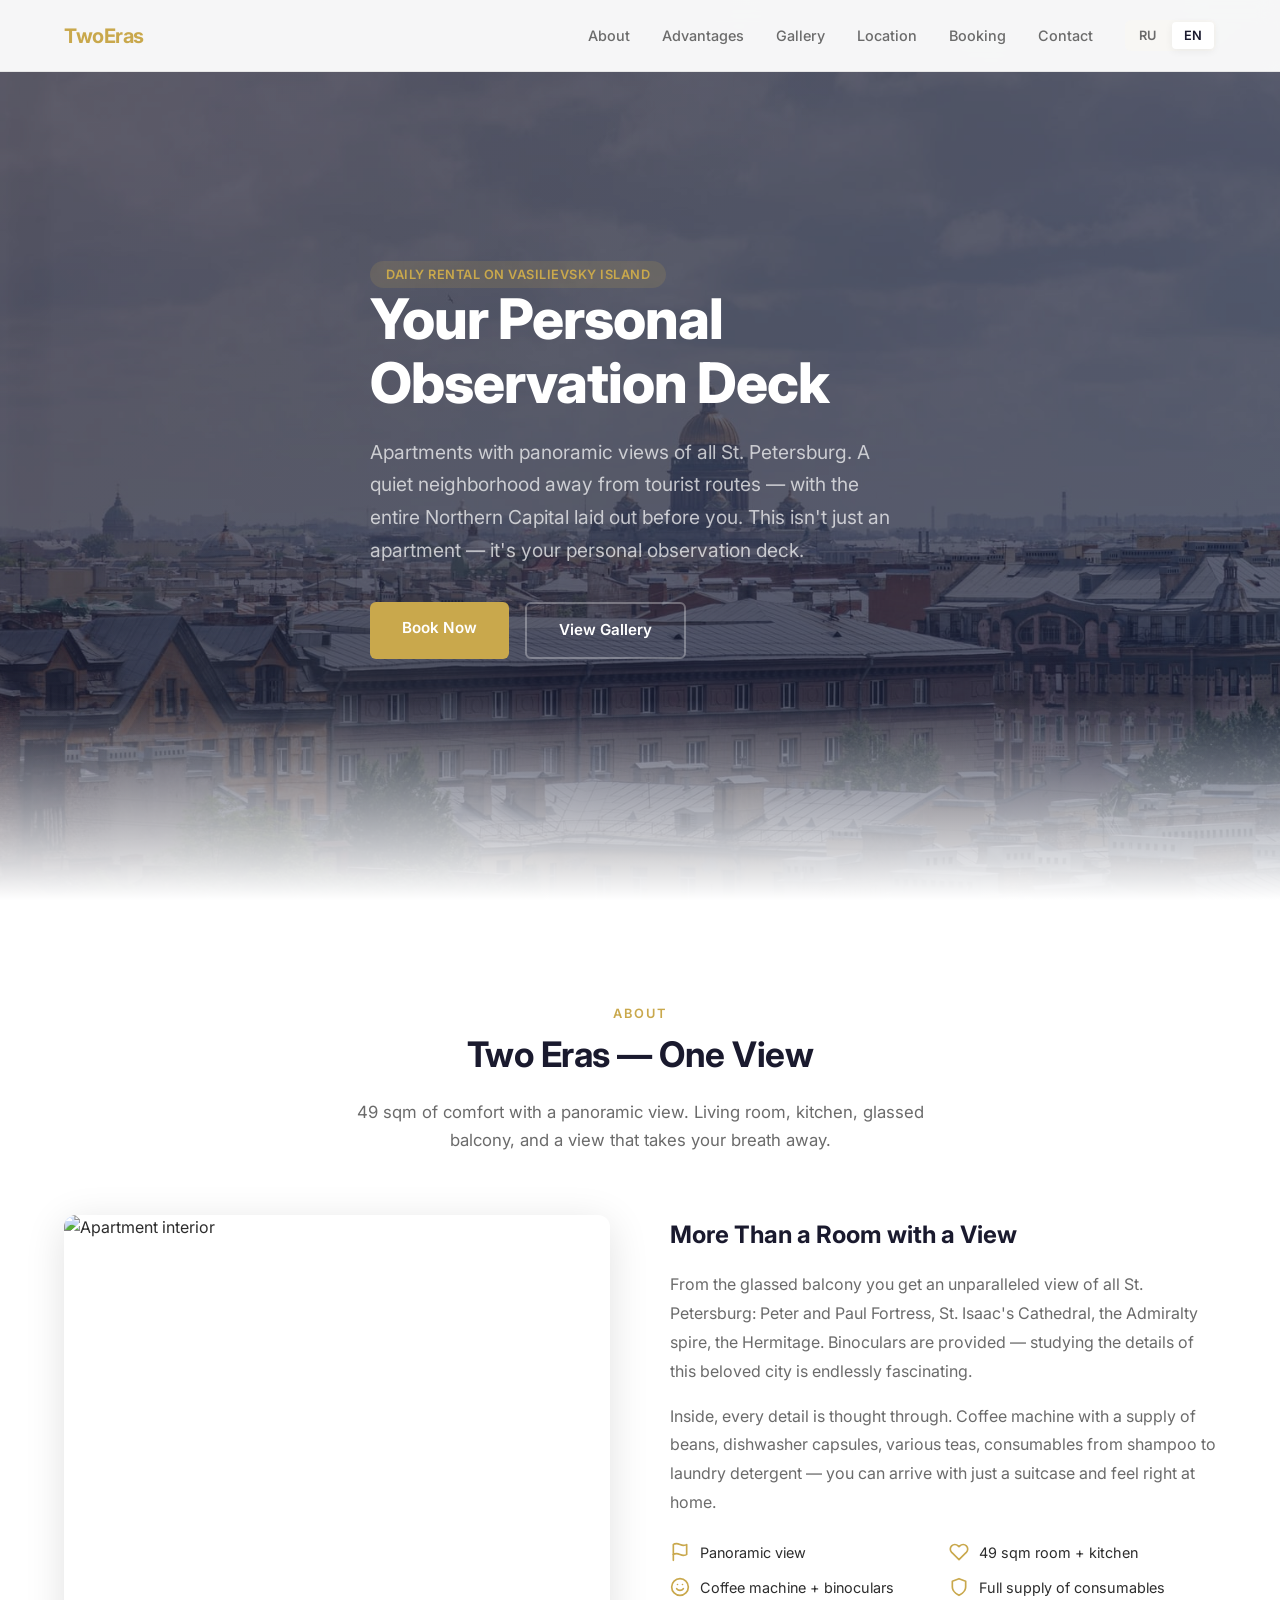
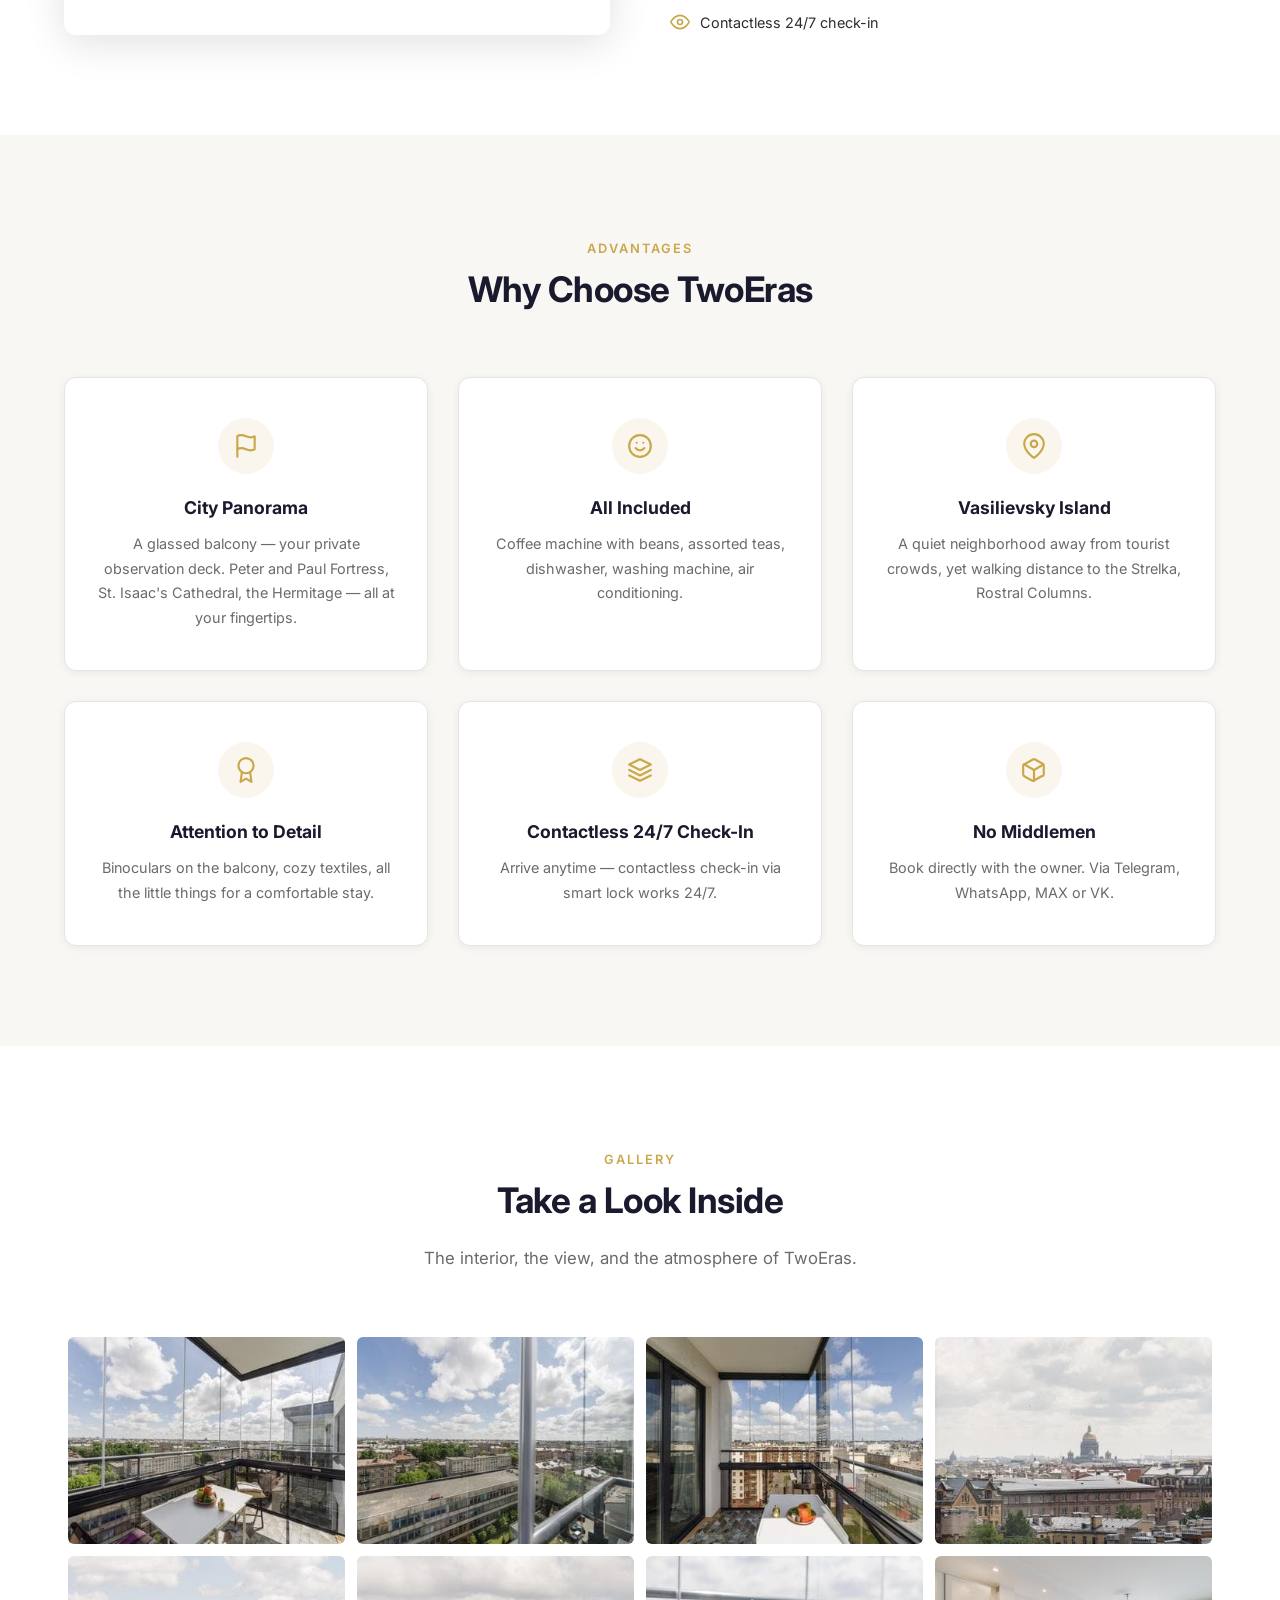
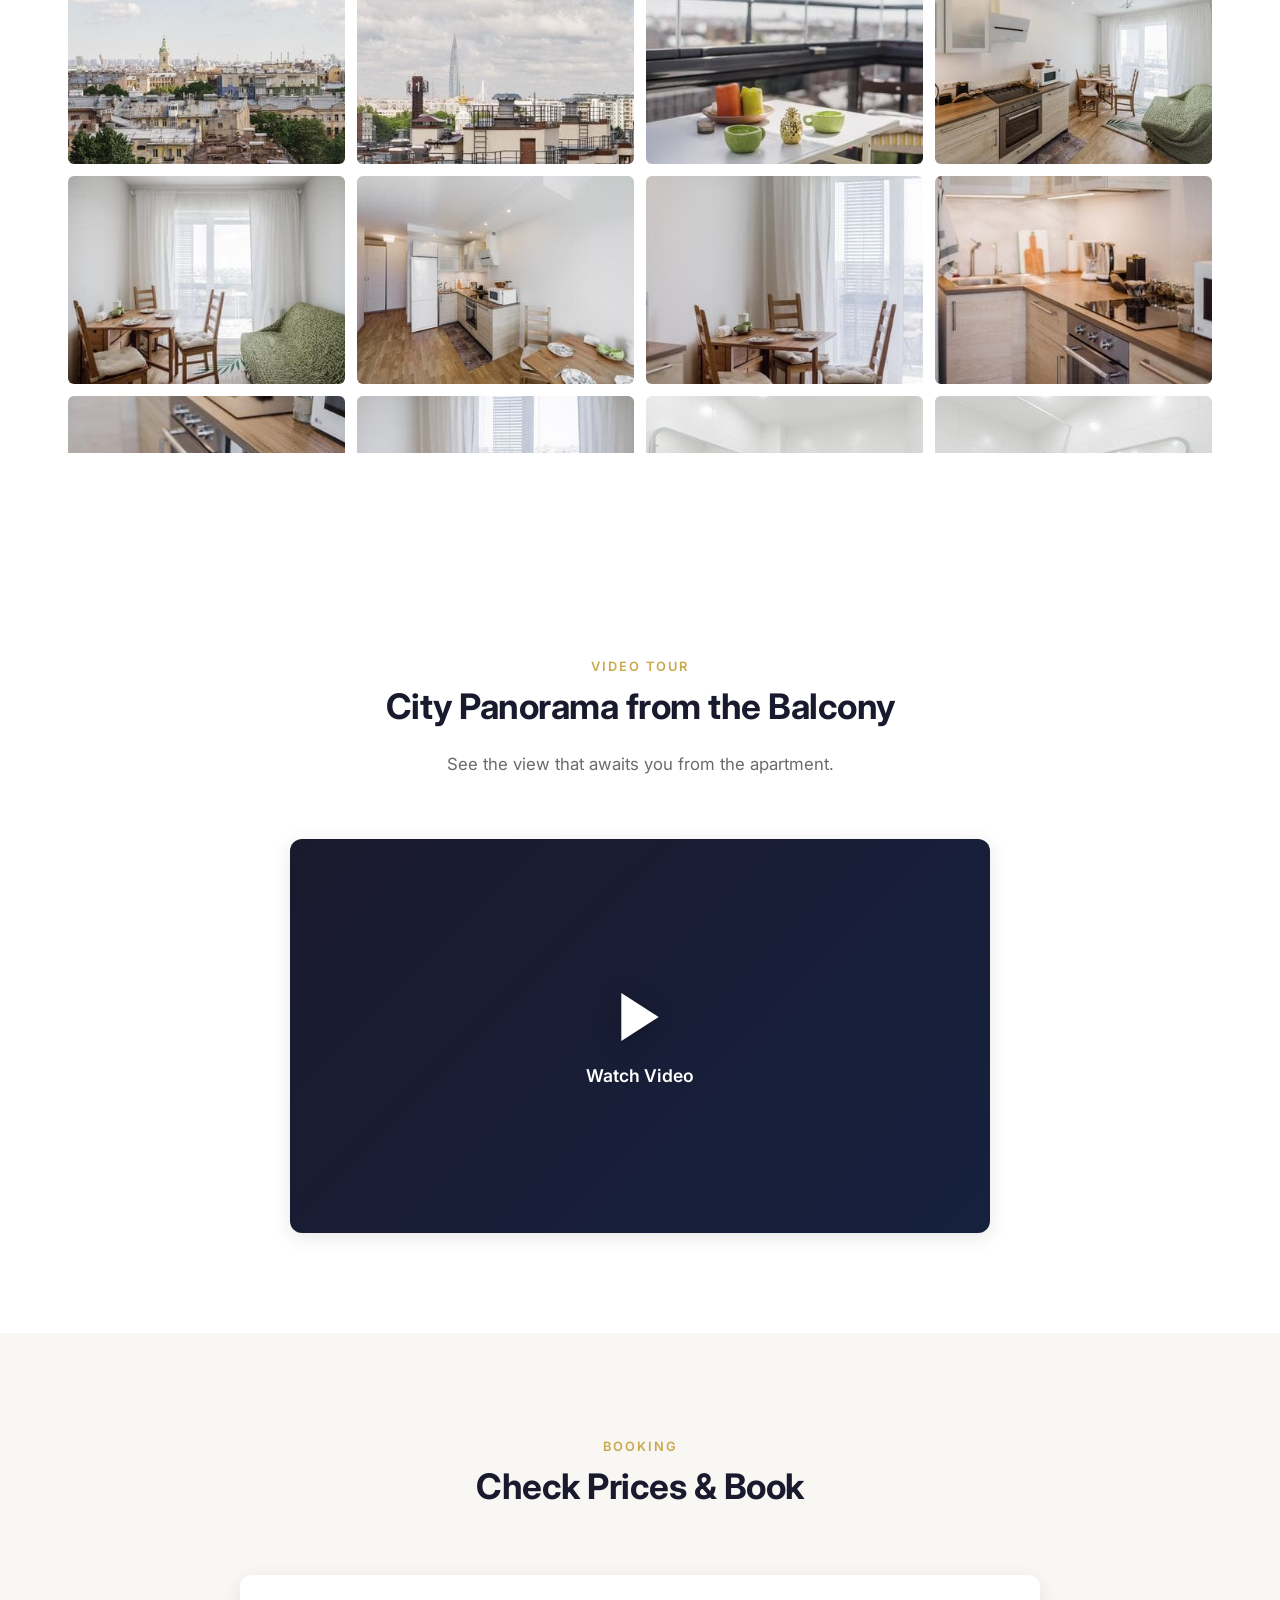
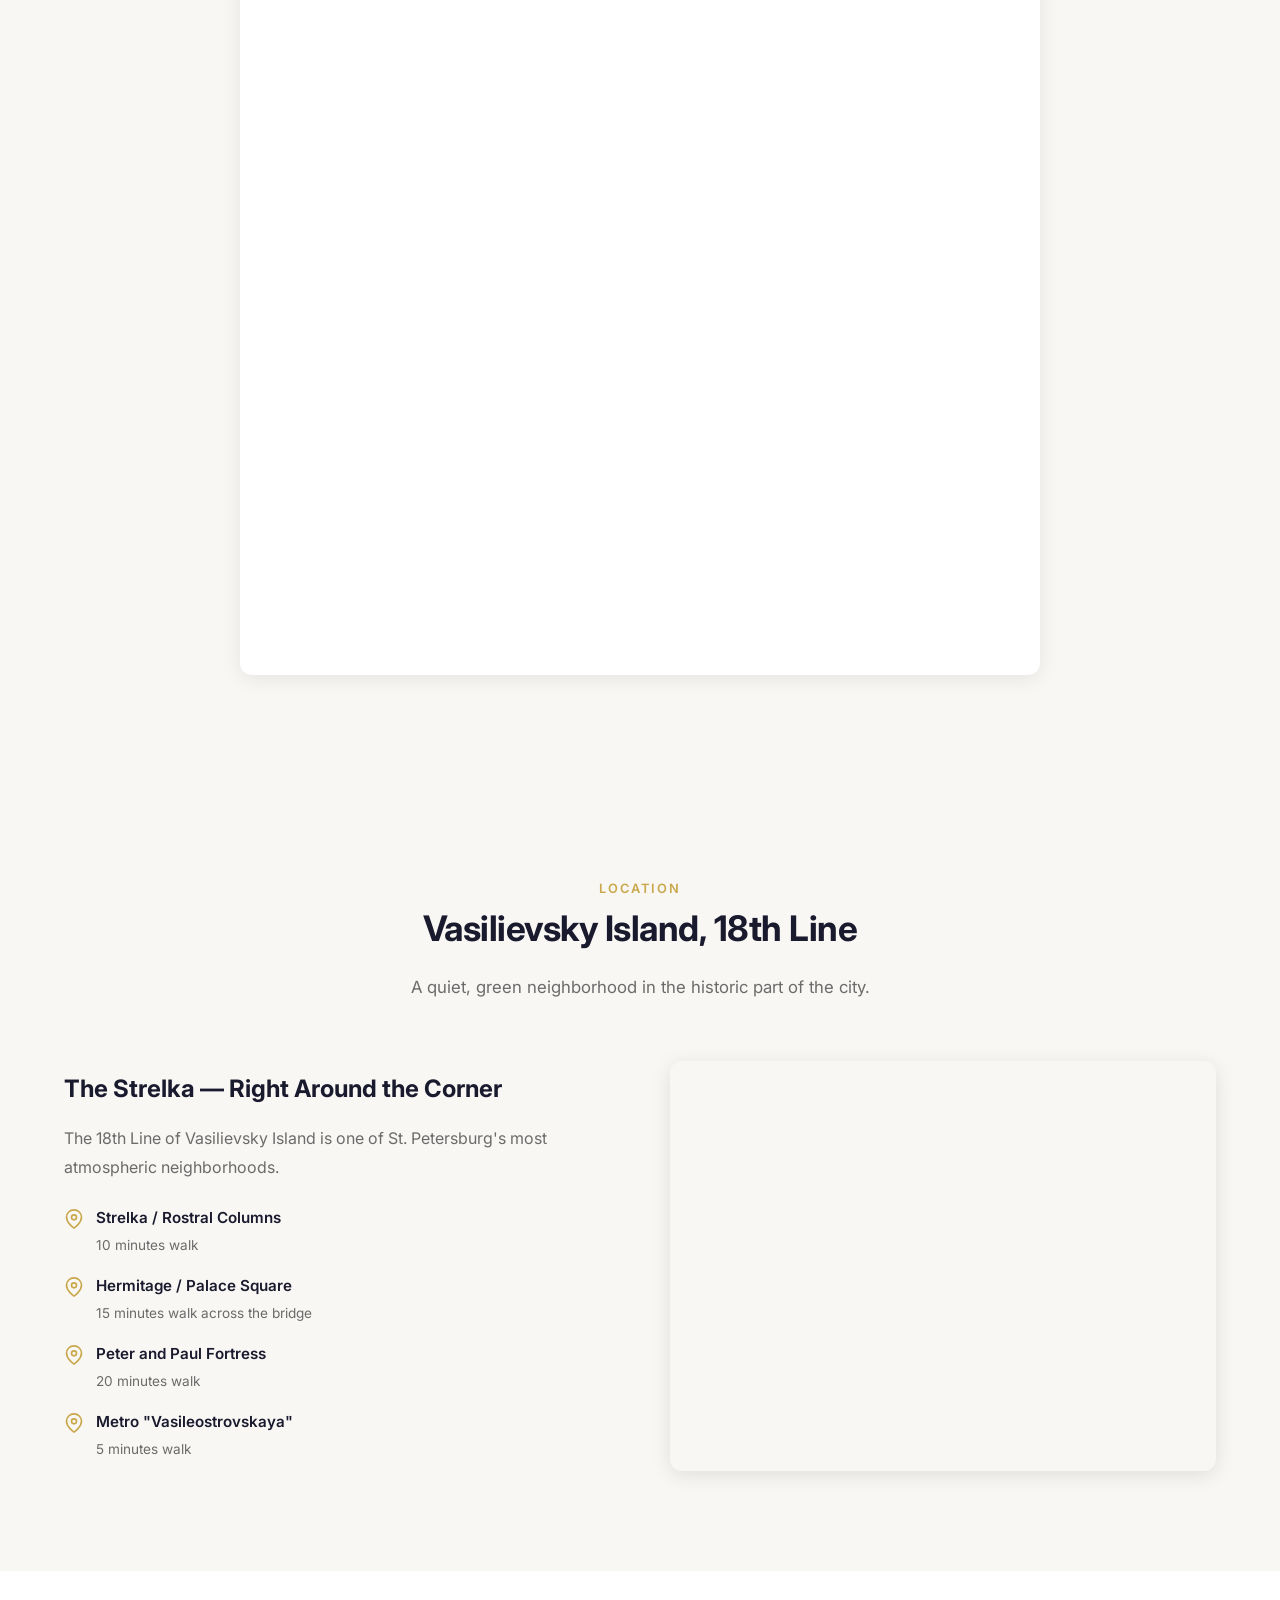
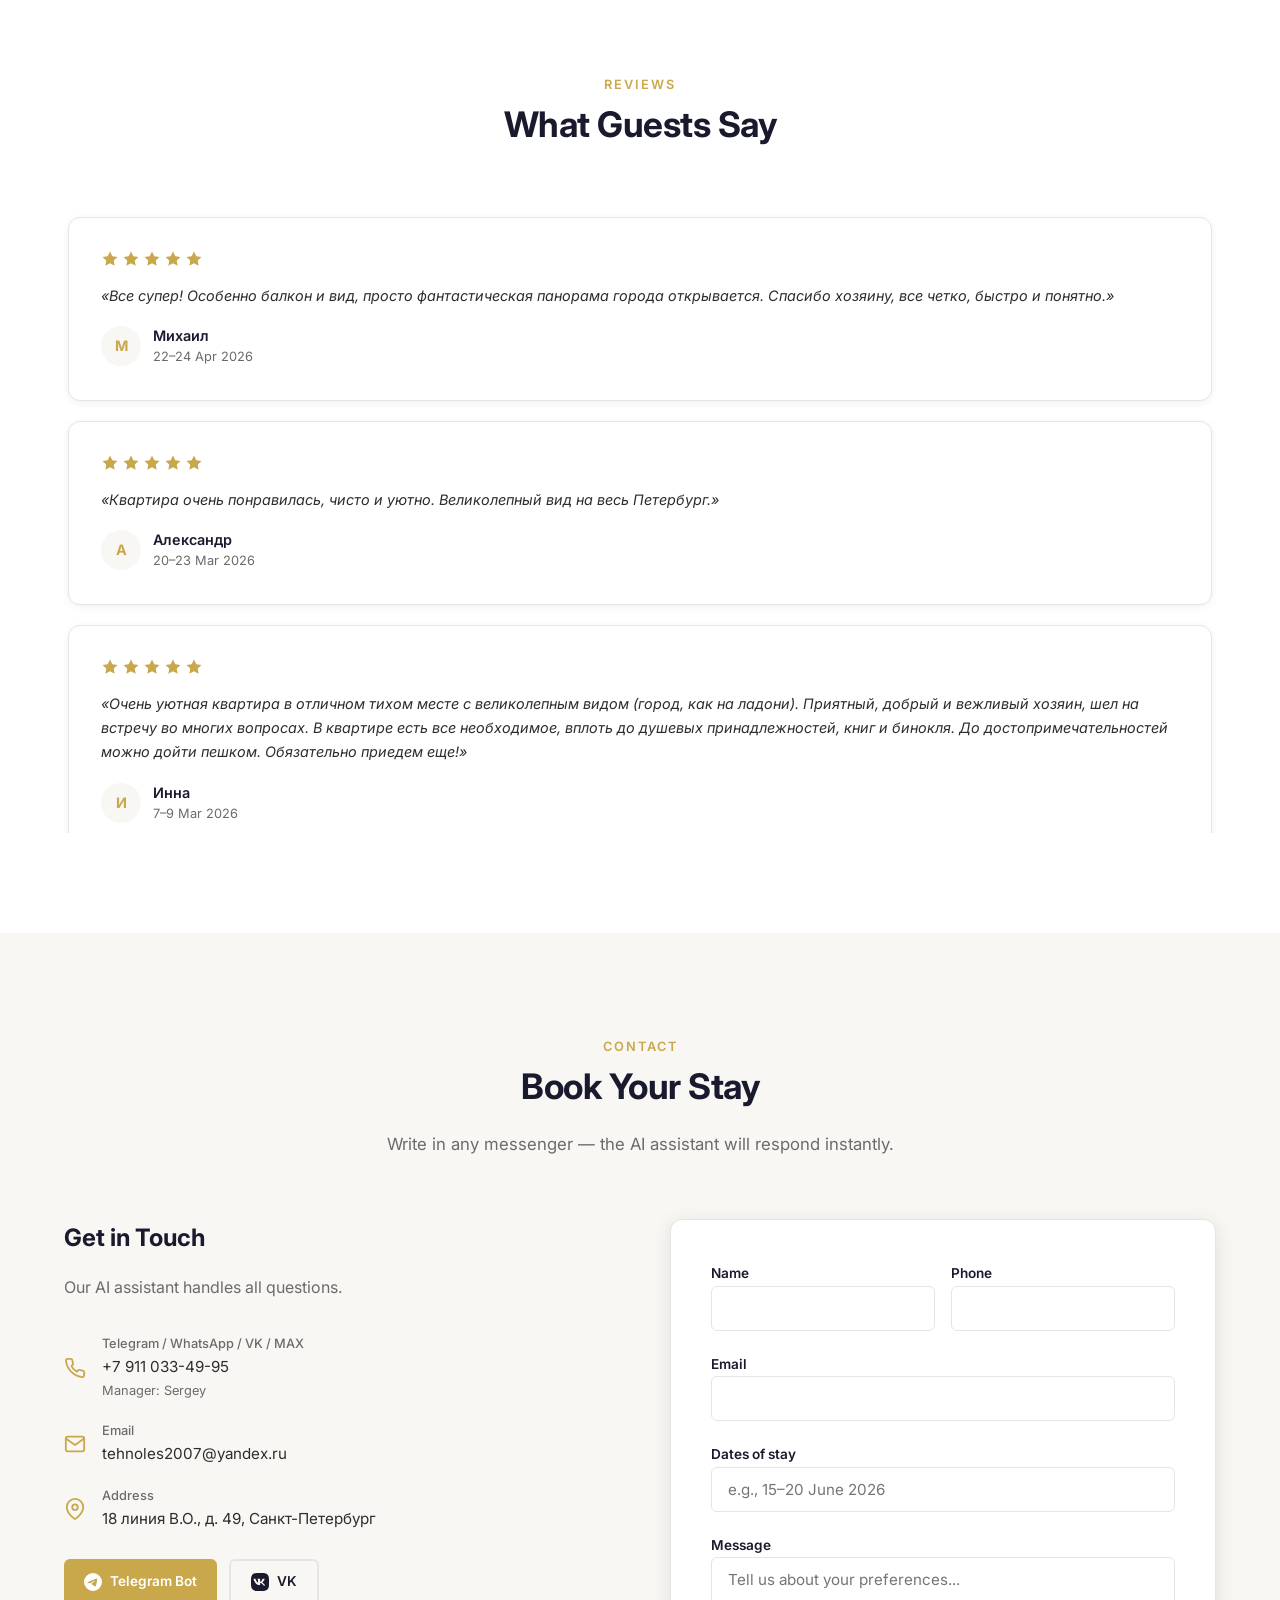
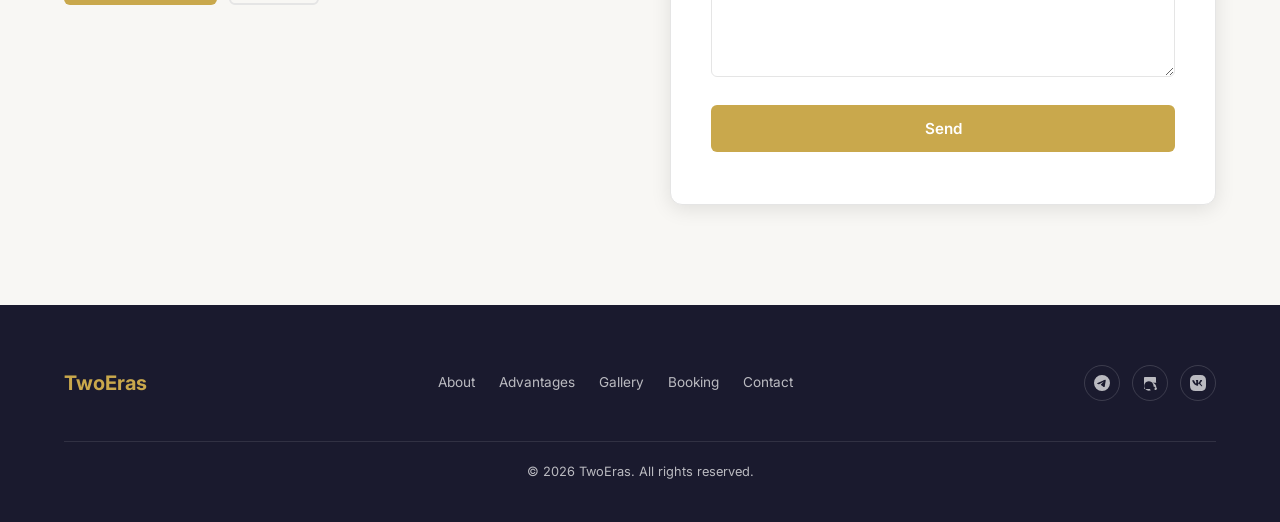
==== commit ae56bbc3: "feat: заменить отзывы на реальные, переключить форму на Forminit" ====
--- a/en/index.html
+++ b/en/index.html
@@ -58,27 +58,54 @@
     "aggregateRating": {
       "@type": "AggregateRating",
       "ratingValue": "5",
-      "reviewCount": "3",
+      "reviewCount": "9",
       "bestRating": "5"
     },
     "review": [
       {
         "@type": "Review",
-        "author": { "@type": "Person", "name": "Ekaterina" },
-        "datePublished": "2026-05",
-        "reviewBody": "The view from the balcony is incredible! The whole city at your fingertips, especially beautiful at sunset."
+        "author": { "@type": "Person", "name": "Mikhail" },
+        "reviewBody": "The balcony and the view are fantastic — a stunning panorama of the city."
       },
       {
         "@type": "Review",
-        "author": { "@type": "Person", "name": "Alexey" },
-        "datePublished": "2026-04",
-        "reviewBody": "Really appreciated the attention to detail — tea selection, coffee, all consumables included."
+        "author": { "@type": "Person", "name": "Alexander" },
+        "reviewBody": "Very clean and cozy apartment. Magnificent view of all St. Petersburg."
       },
       {
         "@type": "Review",
-        "author": { "@type": "Person", "name": "Maria & Ivan" },
-        "datePublished": "2026-03",
-        "reviewBody": "A wonderful option for those who want to see the real St. Petersburg."
+        "author": { "@type": "Person", "name": "Inna" },
+        "reviewBody": "Very cozy apartment in a quiet location with a great view. The host was kind and attentive. The apartment has everything you need."
+      },
+      {
+        "@type": "Review",
+        "author": { "@type": "Person", "name": "Andrey" },
+        "reviewBody": "Wonderful New Year holidays. The view of the city is stunning, we were lucky to see colorful sunrises."
+      },
+      {
+        "@type": "Review",
+        "author": { "@type": "Person", "name": "Yury" },
+        "reviewBody": "Great location, new residential complex. Remote check-in. Hospitable host."
+      },
+      {
+        "@type": "Review",
+        "author": { "@type": "Person", "name": "Ilona" },
+        "reviewBody": "Clean and cozy. Everything you need is provided. Special thanks for the coffee machine. The balcony view is very impressive."
+      },
+      {
+        "@type": "Review",
+        "author": { "@type": "Person", "name": "Ilya" },
+        "reviewBody": "Sergey is a wonderful host. Everything for guests. The view — all of St. Petersburg at your fingertips."
+      },
+      {
+        "@type": "Review",
+        "author": { "@type": "Person", "name": "Margarita" },
+        "reviewBody": "Cozy apartment, matches the photos! Beautiful balcony with a panorama of the whole city. Everything is thought out to the smallest detail."
+      },
+      {
+        "@type": "Review",
+        "author": { "@type": "Person", "name": "Vlada" },
+        "reviewBody": "Extremely happy we spent our vacation in this apartment. Everything is perfect, the view is magnificent."
       }
     ]
   }
@@ -450,60 +477,174 @@
       <h2 class="section__title lang-en">What Guests Say</h2>
     </div>
 
-    <div class="reviews__grid">
-      <div class="review-card">
-        <div class="review-card__stars">
-          <svg viewBox="0 0 24 24" fill="currentColor"><polygon points="12 2 15.09 8.26 22 9.27 17 14.14 18.18 21.02 12 17.77 5.82 21.02 7 14.14 2 9.27 8.91 8.26 12 2"/></svg>
-          <svg viewBox="0 0 24 24" fill="currentColor"><polygon points="12 2 15.09 8.26 22 9.27 17 14.14 18.18 21.02 12 17.77 5.82 21.02 7 14.14 2 9.27 8.91 8.26 12 2"/></svg>
-          <svg viewBox="0 0 24 24" fill="currentColor"><polygon points="12 2 15.09 8.26 22 9.27 17 14.14 18.18 21.02 12 17.77 5.82 21.02 7 14.14 2 9.27 8.91 8.26 12 2"/></svg>
-          <svg viewBox="0 0 24 24" fill="currentColor"><polygon points="12 2 15.09 8.26 22 9.27 17 14.14 18.18 21.02 12 17.77 5.82 21.02 7 14.14 2 9.27 8.91 8.26 12 2"/></svg>
-          <svg viewBox="0 0 24 24" fill="currentColor"><polygon points="12 2 15.09 8.26 22 9.27 17 14.14 18.18 21.02 12 17.77 5.82 21.02 7 14.14 2 9.27 8.91 8.26 12 2"/></svg>
-        </div>
-        <p class="review-card__text lang-ru">«Вид с балкона — это нечто! Весь город как на ладони, особенно красиво на закате.»</p>
-        <p class="review-card__text lang-en">"The view from the balcony is incredible! The whole city at your fingertips, especially beautiful at sunset."</p>
-        <div class="review-card__author">
-          <div class="review-card__avatar">Е</div>
-          <div>
-            <div class="review-card__name">Екатерина</div>
-            <div class="review-card__date">май 2026</div>
-          </div>
-        </div>
-      </div>
-
-      <div class="review-card">
-        <div class="review-card__stars">
-          <svg viewBox="0 0 24 24" fill="currentColor"><polygon points="12 2 15.09 8.26 22 9.27 17 14.14 18.18 21.02 12 17.77 5.82 21.02 7 14.14 2 9.27 8.91 8.26 12 2"/></svg>
-          <svg viewBox="0 0 24 24" fill="currentColor"><polygon points="12 2 15.09 8.26 22 9.27 17 14.14 18.18 21.02 12 17.77 5.82 21.02 7 14.14 2 9.27 8.91 8.26 12 2"/></svg>
-          <svg viewBox="0 0 24 24" fill="currentColor"><polygon points="12 2 15.09 8.26 22 9.27 17 14.14 18.18 21.02 12 17.77 5.82 21.02 7 14.14 2 9.27 8.91 8.26 12 2"/></svg>
-          <svg viewBox="0 0 24 24" fill="currentColor"><polygon points="12 2 15.09 8.26 22 9.27 17 14.14 18.18 21.02 12 17.77 5.82 21.02 7 14.14 2 9.27 8.91 8.26 12 2"/></svg>
-          <svg viewBox="0 0 24 24" fill="currentColor"><polygon points="12 2 15.09 8.26 22 9.27 17 14.14 18.18 21.02 12 17.77 5.82 21.02 7 14.14 2 9.27 8.91 8.26 12 2"/></svg>
-        </div>
-        <p class="review-card__text lang-ru">«Очень понравилось отношение к деталям — запас чая, кофе, все расходники в комплекте.»</p>
-        <p class="review-card__text lang-en">"Really appreciated the attention to detail — tea selection, coffee, all consumables included."</p>
+    <div class="reviews__scroll">
+      <div class="review-card">
+        <div class="review-card__stars">
+          <svg viewBox="0 0 24 24" fill="currentColor"><polygon points="12 2 15.09 8.26 22 9.27 17 14.14 18.18 21.02 12 17.77 5.82 21.02 7 14.14 2 9.27 8.91 8.26 12 2"/></svg>
+          <svg viewBox="0 0 24 24" fill="currentColor"><polygon points="12 2 15.09 8.26 22 9.27 17 14.14 18.18 21.02 12 17.77 5.82 21.02 7 14.14 2 9.27 8.91 8.26 12 2"/></svg>
+          <svg viewBox="0 0 24 24" fill="currentColor"><polygon points="12 2 15.09 8.26 22 9.27 17 14.14 18.18 21.02 12 17.77 5.82 21.02 7 14.14 2 9.27 8.91 8.26 12 2"/></svg>
+          <svg viewBox="0 0 24 24" fill="currentColor"><polygon points="12 2 15.09 8.26 22 9.27 17 14.14 18.18 21.02 12 17.77 5.82 21.02 7 14.14 2 9.27 8.91 8.26 12 2"/></svg>
+          <svg viewBox="0 0 24 24" fill="currentColor"><polygon points="12 2 15.09 8.26 22 9.27 17 14.14 18.18 21.02 12 17.77 5.82 21.02 7 14.14 2 9.27 8.91 8.26 12 2"/></svg>
+        </div>
+        <p class="review-card__text lang-ru">«Все супер! Особенно балкон и вид, просто фантастическая панорама города открывается. Спасибо хозяину, все четко, быстро и понятно.»</p>
+        <p class="review-card__text lang-en">«Все супер! Особенно балкон и вид, просто фантастическая панорама города открывается. Спасибо хозяину, все четко, быстро и понятно.»</p>
+        <div class="review-card__author">
+          <div class="review-card__avatar">М</div>
+          <div>
+            <div class="review-card__name">Михаил</div>
+            <div class="review-card__date">22–24 Apr 2026</div>
+          </div>
+        </div>
+      </div>
+
+      <div class="review-card">
+        <div class="review-card__stars">
+          <svg viewBox="0 0 24 24" fill="currentColor"><polygon points="12 2 15.09 8.26 22 9.27 17 14.14 18.18 21.02 12 17.77 5.82 21.02 7 14.14 2 9.27 8.91 8.26 12 2"/></svg>
+          <svg viewBox="0 0 24 24" fill="currentColor"><polygon points="12 2 15.09 8.26 22 9.27 17 14.14 18.18 21.02 12 17.77 5.82 21.02 7 14.14 2 9.27 8.91 8.26 12 2"/></svg>
+          <svg viewBox="0 0 24 24" fill="currentColor"><polygon points="12 2 15.09 8.26 22 9.27 17 14.14 18.18 21.02 12 17.77 5.82 21.02 7 14.14 2 9.27 8.91 8.26 12 2"/></svg>
+          <svg viewBox="0 0 24 24" fill="currentColor"><polygon points="12 2 15.09 8.26 22 9.27 17 14.14 18.18 21.02 12 17.77 5.82 21.02 7 14.14 2 9.27 8.91 8.26 12 2"/></svg>
+          <svg viewBox="0 0 24 24" fill="currentColor"><polygon points="12 2 15.09 8.26 22 9.27 17 14.14 18.18 21.02 12 17.77 5.82 21.02 7 14.14 2 9.27 8.91 8.26 12 2"/></svg>
+        </div>
+        <p class="review-card__text lang-ru">«Квартира очень понравилась, чисто и уютно. Великолепный вид на весь Петербург.»</p>
+        <p class="review-card__text lang-en">«Квартира очень понравилась, чисто и уютно. Великолепный вид на весь Петербург.»</p>
         <div class="review-card__author">
           <div class="review-card__avatar">А</div>
           <div>
-            <div class="review-card__name">Алексей</div>
-            <div class="review-card__date">апрель 2026</div>
-          </div>
-        </div>
-      </div>
-
-      <div class="review-card">
-        <div class="review-card__stars">
-          <svg viewBox="0 0 24 24" fill="currentColor"><polygon points="12 2 15.09 8.26 22 9.27 17 14.14 18.18 21.02 12 17.77 5.82 21.02 7 14.14 2 9.27 8.91 8.26 12 2"/></svg>
-          <svg viewBox="0 0 24 24" fill="currentColor"><polygon points="12 2 15.09 8.26 22 9.27 17 14.14 18.18 21.02 12 17.77 5.82 21.02 7 14.14 2 9.27 8.91 8.26 12 2"/></svg>
-          <svg viewBox="0 0 24 24" fill="currentColor"><polygon points="12 2 15.09 8.26 22 9.27 17 14.14 18.18 21.02 12 17.77 5.82 21.02 7 14.14 2 9.27 8.91 8.26 12 2"/></svg>
-          <svg viewBox="0 0 24 24" fill="currentColor"><polygon points="12 2 15.09 8.26 22 9.27 17 14.14 18.18 21.02 12 17.77 5.82 21.02 7 14.14 2 9.27 8.91 8.26 12 2"/></svg>
-          <svg viewBox="0 0 24 24" fill="currentColor"><polygon points="12 2 15.09 8.26 22 9.27 17 14.14 18.18 21.02 12 17.77 5.82 21.02 7 14.14 2 9.27 8.91 8.26 12 2"/></svg>
-        </div>
-        <p class="review-card__text lang-ru">«Прекрасный вариант для тех, кто хочет увидеть настоящий Петербург.»</p>
-        <p class="review-card__text lang-en">"A wonderful option for those who want to see the real St. Petersburg."</p>
-        <div class="review-card__author">
-          <div class="review-card__avatar">М</div>
-          <div>
-            <div class="review-card__name">Мария и Иван</div>
-            <div class="review-card__date">март 2026</div>
+            <div class="review-card__name">Александр</div>
+            <div class="review-card__date">20–23 Mar 2026</div>
+          </div>
+        </div>
+      </div>
+
+      <div class="review-card">
+        <div class="review-card__stars">
+          <svg viewBox="0 0 24 24" fill="currentColor"><polygon points="12 2 15.09 8.26 22 9.27 17 14.14 18.18 21.02 12 17.77 5.82 21.02 7 14.14 2 9.27 8.91 8.26 12 2"/></svg>
+          <svg viewBox="0 0 24 24" fill="currentColor"><polygon points="12 2 15.09 8.26 22 9.27 17 14.14 18.18 21.02 12 17.77 5.82 21.02 7 14.14 2 9.27 8.91 8.26 12 2"/></svg>
+          <svg viewBox="0 0 24 24" fill="currentColor"><polygon points="12 2 15.09 8.26 22 9.27 17 14.14 18.18 21.02 12 17.77 5.82 21.02 7 14.14 2 9.27 8.91 8.26 12 2"/></svg>
+          <svg viewBox="0 0 24 24" fill="currentColor"><polygon points="12 2 15.09 8.26 22 9.27 17 14.14 18.18 21.02 12 17.77 5.82 21.02 7 14.14 2 9.27 8.91 8.26 12 2"/></svg>
+          <svg viewBox="0 0 24 24" fill="currentColor"><polygon points="12 2 15.09 8.26 22 9.27 17 14.14 18.18 21.02 12 17.77 5.82 21.02 7 14.14 2 9.27 8.91 8.26 12 2"/></svg>
+        </div>
+        <p class="review-card__text lang-ru">«Очень уютная квартира в отличном тихом месте с великолепным видом (город, как на ладони). Приятный, добрый и вежливый хозяин, шел на встречу во многих вопросах. В квартире есть все необходимое, вплоть до душевых принадлежностей, книг и бинокля. До достопримечательностей можно дойти пешком. Обязательно приедем еще!»</p>
+        <p class="review-card__text lang-en">«Очень уютная квартира в отличном тихом месте с великолепным видом (город, как на ладони). Приятный, добрый и вежливый хозяин, шел на встречу во многих вопросах. В квартире есть все необходимое, вплоть до душевых принадлежностей, книг и бинокля. До достопримечательностей можно дойти пешком. Обязательно приедем еще!»</p>
+        <div class="review-card__author">
+          <div class="review-card__avatar">И</div>
+          <div>
+            <div class="review-card__name">Инна</div>
+            <div class="review-card__date">7–9 Mar 2026</div>
+          </div>
+        </div>
+      </div>
+
+      <div class="review-card">
+        <div class="review-card__stars">
+          <svg viewBox="0 0 24 24" fill="currentColor"><polygon points="12 2 15.09 8.26 22 9.27 17 14.14 18.18 21.02 12 17.77 5.82 21.02 7 14.14 2 9.27 8.91 8.26 12 2"/></svg>
+          <svg viewBox="0 0 24 24" fill="currentColor"><polygon points="12 2 15.09 8.26 22 9.27 17 14.14 18.18 21.02 12 17.77 5.82 21.02 7 14.14 2 9.27 8.91 8.26 12 2"/></svg>
+          <svg viewBox="0 0 24 24" fill="currentColor"><polygon points="12 2 15.09 8.26 22 9.27 17 14.14 18.18 21.02 12 17.77 5.82 21.02 7 14.14 2 9.27 8.91 8.26 12 2"/></svg>
+          <svg viewBox="0 0 24 24" fill="currentColor"><polygon points="12 2 15.09 8.26 22 9.27 17 14.14 18.18 21.02 12 17.77 5.82 21.02 7 14.14 2 9.27 8.91 8.26 12 2"/></svg>
+          <svg viewBox="0 0 24 24" fill="currentColor"><polygon points="12 2 15.09 8.26 22 9.27 17 14.14 18.18 21.02 12 17.77 5.82 21.02 7 14.14 2 9.27 8.91 8.26 12 2"/></svg>
+        </div>
+        <p class="review-card__text lang-ru">«Замечательно провели январские праздники) Нам все понравилось, вид на город потрясающий, повезло наблюдать такие красочные рассветы. До главных достопримечательностей можно дойти пешком. Квартира чистая, есть все необходимое и даже больше)»</p>
+        <p class="review-card__text lang-en">«Замечательно провели январские праздники) Нам все понравилось, вид на город потрясающий, повезло наблюдать такие красочные рассветы. До главных достопримечательностей можно дойти пешком. Квартира чистая, есть все необходимое и даже больше)»</p>
+        <div class="review-card__author">
+          <div class="review-card__avatar">А</div>
+          <div>
+            <div class="review-card__name">Андрей</div>
+            <div class="review-card__date">2–10 Jan 2026</div>
+          </div>
+        </div>
+      </div>
+
+      <div class="review-card">
+        <div class="review-card__stars">
+          <svg viewBox="0 0 24 24" fill="currentColor"><polygon points="12 2 15.09 8.26 22 9.27 17 14.14 18.18 21.02 12 17.77 5.82 21.02 7 14.14 2 9.27 8.91 8.26 12 2"/></svg>
+          <svg viewBox="0 0 24 24" fill="currentColor"><polygon points="12 2 15.09 8.26 22 9.27 17 14.14 18.18 21.02 12 17.77 5.82 21.02 7 14.14 2 9.27 8.91 8.26 12 2"/></svg>
+          <svg viewBox="0 0 24 24" fill="currentColor"><polygon points="12 2 15.09 8.26 22 9.27 17 14.14 18.18 21.02 12 17.77 5.82 21.02 7 14.14 2 9.27 8.91 8.26 12 2"/></svg>
+          <svg viewBox="0 0 24 24" fill="currentColor"><polygon points="12 2 15.09 8.26 22 9.27 17 14.14 18.18 21.02 12 17.77 5.82 21.02 7 14.14 2 9.27 8.91 8.26 12 2"/></svg>
+          <svg viewBox="0 0 24 24" fill="currentColor"><polygon points="12 2 15.09 8.26 22 9.27 17 14.14 18.18 21.02 12 17.77 5.82 21.02 7 14.14 2 9.27 8.91 8.26 12 2"/></svg>
+        </div>
+        <p class="review-card__text lang-ru">«Отличная локация, новый ЖК. Можно найти бесплатное парковочное место рядом. Дистанционное заселение. Гостеприимный хозяин.»</p>
+        <p class="review-card__text lang-en">«Отличная локация, новый ЖК. Можно найти бесплатное парковочное место рядом. Дистанционное заселение. Гостеприимный хозяин.»</p>
+        <div class="review-card__author">
+          <div class="review-card__avatar">Ю</div>
+          <div>
+            <div class="review-card__name">Юрий</div>
+            <div class="review-card__date">31 Dec – 2 Jan 2026</div>
+          </div>
+        </div>
+      </div>
+
+      <div class="review-card">
+        <div class="review-card__stars">
+          <svg viewBox="0 0 24 24" fill="currentColor"><polygon points="12 2 15.09 8.26 22 9.27 17 14.14 18.18 21.02 12 17.77 5.82 21.02 7 14.14 2 9.27 8.91 8.26 12 2"/></svg>
+          <svg viewBox="0 0 24 24" fill="currentColor"><polygon points="12 2 15.09 8.26 22 9.27 17 14.14 18.18 21.02 12 17.77 5.82 21.02 7 14.14 2 9.27 8.91 8.26 12 2"/></svg>
+          <svg viewBox="0 0 24 24" fill="currentColor"><polygon points="12 2 15.09 8.26 22 9.27 17 14.14 18.18 21.02 12 17.77 5.82 21.02 7 14.14 2 9.27 8.91 8.26 12 2"/></svg>
+          <svg viewBox="0 0 24 24" fill="currentColor"><polygon points="12 2 15.09 8.26 22 9.27 17 14.14 18.18 21.02 12 17.77 5.82 21.02 7 14.14 2 9.27 8.91 8.26 12 2"/></svg>
+          <svg viewBox="0 0 24 24" fill="currentColor"><polygon points="12 2 15.09 8.26 22 9.27 17 14.14 18.18 21.02 12 17.77 5.82 21.02 7 14.14 2 9.27 8.91 8.26 12 2"/></svg>
+        </div>
+        <p class="review-card__text lang-ru">«Квартира понравилась. Даны подробные инструкции на бесконтактное заселение. Встретила чистотой и уютом. Есть всё необходимое, не нужно везти с собой мыло, шампунь и т.д. Отдельное спасибо за кофемашину. Вид с балкона очень впечатляет. Спасибо хозяину за те нюансы, которые делают проживание комфортным и приятным.»</p>
+        <p class="review-card__text lang-en">«Квартира понравилась. Даны подробные инструкции на бесконтактное заселение. Встретила чистотой и уютом. Есть всё необходимое, не нужно везти с собой мыло, шампунь и т.д. Отдельное спасибо за кофемашину. Вид с балкона очень впечатляет. Спасибо хозяину за те нюансы, которые делают проживание комфортным и приятным.»</p>
+        <div class="review-card__author">
+          <div class="review-card__avatar">И</div>
+          <div>
+            <div class="review-card__name">Илона</div>
+            <div class="review-card__date">17–21 Nov 2025</div>
+          </div>
+        </div>
+      </div>
+
+      <div class="review-card">
+        <div class="review-card__stars">
+          <svg viewBox="0 0 24 24" fill="currentColor"><polygon points="12 2 15.09 8.26 22 9.27 17 14.14 18.18 21.02 12 17.77 5.82 21.02 7 14.14 2 9.27 8.91 8.26 12 2"/></svg>
+          <svg viewBox="0 0 24 24" fill="currentColor"><polygon points="12 2 15.09 8.26 22 9.27 17 14.14 18.18 21.02 12 17.77 5.82 21.02 7 14.14 2 9.27 8.91 8.26 12 2"/></svg>
+          <svg viewBox="0 0 24 24" fill="currentColor"><polygon points="12 2 15.09 8.26 22 9.27 17 14.14 18.18 21.02 12 17.77 5.82 21.02 7 14.14 2 9.27 8.91 8.26 12 2"/></svg>
+          <svg viewBox="0 0 24 24" fill="currentColor"><polygon points="12 2 15.09 8.26 22 9.27 17 14.14 18.18 21.02 12 17.77 5.82 21.02 7 14.14 2 9.27 8.91 8.26 12 2"/></svg>
+          <svg viewBox="0 0 24 24" fill="currentColor"><polygon points="12 2 15.09 8.26 22 9.27 17 14.14 18.18 21.02 12 17.77 5.82 21.02 7 14.14 2 9.27 8.91 8.26 12 2"/></svg>
+        </div>
+        <p class="review-card__text lang-ru">«Присоединяюсь к прошлым авторам — Сергей прекрасный хозяин. Сам предложил заселиться раньше времени, кофемашина уже заправлена, на балконе свечи и бинокль, бутылочка вина для дегустации. Подготовлены детали: от зарядок и нард до кинопоиска. Вид — СПб как на ладони. Было любопытно наблюдать, как панорама города то открывалась, то пряталась из-за погоды.»</p>
+        <p class="review-card__text lang-en">«Присоединяюсь к прошлым авторам — Сергей прекрасный хозяин. Сам предложил заселиться раньше времени, кофемашина уже заправлена, на балконе свечи и бинокль, бутылочка вина для дегустации. Подготовлены детали: от зарядок и нард до кинопоиска. Вид — СПб как на ладони. Было любопытно наблюдать, как панорама города то открывалась, то пряталась из-за погоды.»</p>
+        <div class="review-card__author">
+          <div class="review-card__avatar">И</div>
+          <div>
+            <div class="review-card__name">Илья</div>
+            <div class="review-card__date">24–26 Nov 2025</div>
+          </div>
+        </div>
+      </div>
+
+      <div class="review-card">
+        <div class="review-card__stars">
+          <svg viewBox="0 0 24 24" fill="currentColor"><polygon points="12 2 15.09 8.26 22 9.27 17 14.14 18.18 21.02 12 17.77 5.82 21.02 7 14.14 2 9.27 8.91 8.26 12 2"/></svg>
+          <svg viewBox="0 0 24 24" fill="currentColor"><polygon points="12 2 15.09 8.26 22 9.27 17 14.14 18.18 21.02 12 17.77 5.82 21.02 7 14.14 2 9.27 8.91 8.26 12 2"/></svg>
+          <svg viewBox="0 0 24 24" fill="currentColor"><polygon points="12 2 15.09 8.26 22 9.27 17 14.14 18.18 21.02 12 17.77 5.82 21.02 7 14.14 2 9.27 8.91 8.26 12 2"/></svg>
+          <svg viewBox="0 0 24 24" fill="currentColor"><polygon points="12 2 15.09 8.26 22 9.27 17 14.14 18.18 21.02 12 17.77 5.82 21.02 7 14.14 2 9.27 8.91 8.26 12 2"/></svg>
+          <svg viewBox="0 0 24 24" fill="currentColor"><polygon points="12 2 15.09 8.26 22 9.27 17 14.14 18.18 21.02 12 17.77 5.82 21.02 7 14.14 2 9.27 8.91 8.26 12 2"/></svg>
+        </div>
+        <p class="review-card__text lang-ru">«Уютная квартира, соответствует фото, есть всё необходимое! Прекрасный балкон с панорамой на весь город, ужинать при свечах с невероятным видом — одно удовольствие. Всё продумано до мелочей. Очень порадовала кофемашина и комплимент в виде напитков. Расположение прекрасное, в сердце Васильевского острова. От души рекомендую!»</p>
+        <p class="review-card__text lang-en">«Уютная квартира, соответствует фото, есть всё необходимое! Прекрасный балкон с панорамой на весь город, ужинать при свечах с невероятным видом — одно удовольствие. Всё продумано до мелочей. Очень порадовала кофемашина и комплимент в виде напитков. Расположение прекрасное, в сердце Васильевского острова. От души рекомендую!»</p>
+        <div class="review-card__author">
+          <div class="review-card__avatar">M</div>
+          <div>
+            <div class="review-card__name">Margarita</div>
+            <div class="review-card__date">2–4 Nov 2025</div>
+          </div>
+        </div>
+      </div>
+
+      <div class="review-card">
+        <div class="review-card__stars">
+          <svg viewBox="0 0 24 24" fill="currentColor"><polygon points="12 2 15.09 8.26 22 9.27 17 14.14 18.18 21.02 12 17.77 5.82 21.02 7 14.14 2 9.27 8.91 8.26 12 2"/></svg>
+          <svg viewBox="0 0 24 24" fill="currentColor"><polygon points="12 2 15.09 8.26 22 9.27 17 14.14 18.18 21.02 12 17.77 5.82 21.02 7 14.14 2 9.27 8.91 8.26 12 2"/></svg>
+          <svg viewBox="0 0 24 24" fill="currentColor"><polygon points="12 2 15.09 8.26 22 9.27 17 14.14 18.18 21.02 12 17.77 5.82 21.02 7 14.14 2 9.27 8.91 8.26 12 2"/></svg>
+          <svg viewBox="0 0 24 24" fill="currentColor"><polygon points="12 2 15.09 8.26 22 9.27 17 14.14 18.18 21.02 12 17.77 5.82 21.02 7 14.14 2 9.27 8.91 8.26 12 2"/></svg>
+          <svg viewBox="0 0 24 24" fill="currentColor"><polygon points="12 2 15.09 8.26 22 9.27 17 14.14 18.18 21.02 12 17.77 5.82 21.02 7 14.14 2 9.27 8.91 8.26 12 2"/></svg>
+        </div>
+        <p class="review-card__text lang-ru">«Безумно счастливы, что провели отпуск именно в этой квартире. Идеально всё: вид шикарный, хозяин всегда на связи, готов помочь с любым вопросом. Безумно благодарны за столь теплый приём!»</p>
+        <p class="review-card__text lang-en">«Безумно счастливы, что провели отпуск именно в этой квартире. Идеально всё: вид шикарный, хозяин всегда на связи, готов помочь с любым вопросом. Безумно благодарны за столь теплый приём!»</p>
+        <div class="review-card__author">
+          <div class="review-card__avatar">В</div>
+          <div>
+            <div class="review-card__name">Влада</div>
+            <div class="review-card__date">4–9 Oct 2025</div>
           </div>
         </div>
       </div>
@@ -576,34 +717,35 @@
           <div class="form__group">
             <label class="form__label lang-ru">Имя</label>
             <label class="form__label lang-en">Name</label>
-            <input type="text" class="form__input" id="formName" required>
+            <input type="text" class="form__input" id="formName" name="fi-sender-fullName" required>
           </div>
           <div class="form__group">
             <label class="form__label lang-ru">Телефон</label>
             <label class="form__label lang-en">Phone</label>
-            <input type="tel" class="form__input" id="formPhone" required>
+            <input type="tel" class="form__input" id="formPhone" name="fi-sender-phone" required>
           </div>
         </div>
         <div class="form__group">
           <label class="form__label lang-ru">Email</label>
           <label class="form__label lang-en">Email</label>
-          <input type="email" class="form__input" id="formEmail" required>
+          <input type="email" class="form__input" id="formEmail" name="fi-sender-email" required>
         </div>
         <div class="form__group">
           <label class="form__label lang-ru">Даты пребывания</label>
           <label class="form__label lang-en">Dates of stay</label>
-          <input type="text" class="form__input" id="formDates" placeholder="e.g., 15–20 June 2026">
+           <input type="text" class="form__input" id="formDates" name="fi-text-dates" placeholder="e.g., 15–20 June 2026">
         </div>
         <div class="form__group">
           <label class="form__label lang-ru">Сообщение</label>
           <label class="form__label lang-en">Message</label>
-          <textarea class="form__textarea lang-ru" id="formMessage" placeholder="Расскажите о ваших пожеланиях..."></textarea>
-          <textarea class="form__textarea lang-en" placeholder="Tell us about your preferences..."></textarea>
+          <textarea class="form__textarea lang-ru" id="formMessage" name="fi-text-message" placeholder="Расскажите о ваших пожеланиях..."></textarea>
+          <textarea class="form__textarea lang-en" name="fi-text-message" placeholder="Tell us about your preferences..."></textarea>
         </div>
         <button type="submit" class="btn btn--primary" style="width:100%;justify-content:center">
           <span class="lang-ru">Отправить</span>
           <span class="lang-en">Send</span>
         </button>
+        <div id="form-status" class="form__status"></div>
       </form>
     </div>
   </div>
@@ -651,6 +793,7 @@
     localStorage.setItem('twoeras-lang', 'en');
   }
 </script>
+<script src="https://forminit.com/sdk/v1/forminit.js"></script>
 <script src="js/script.js"></script>
 </body>
 </html>
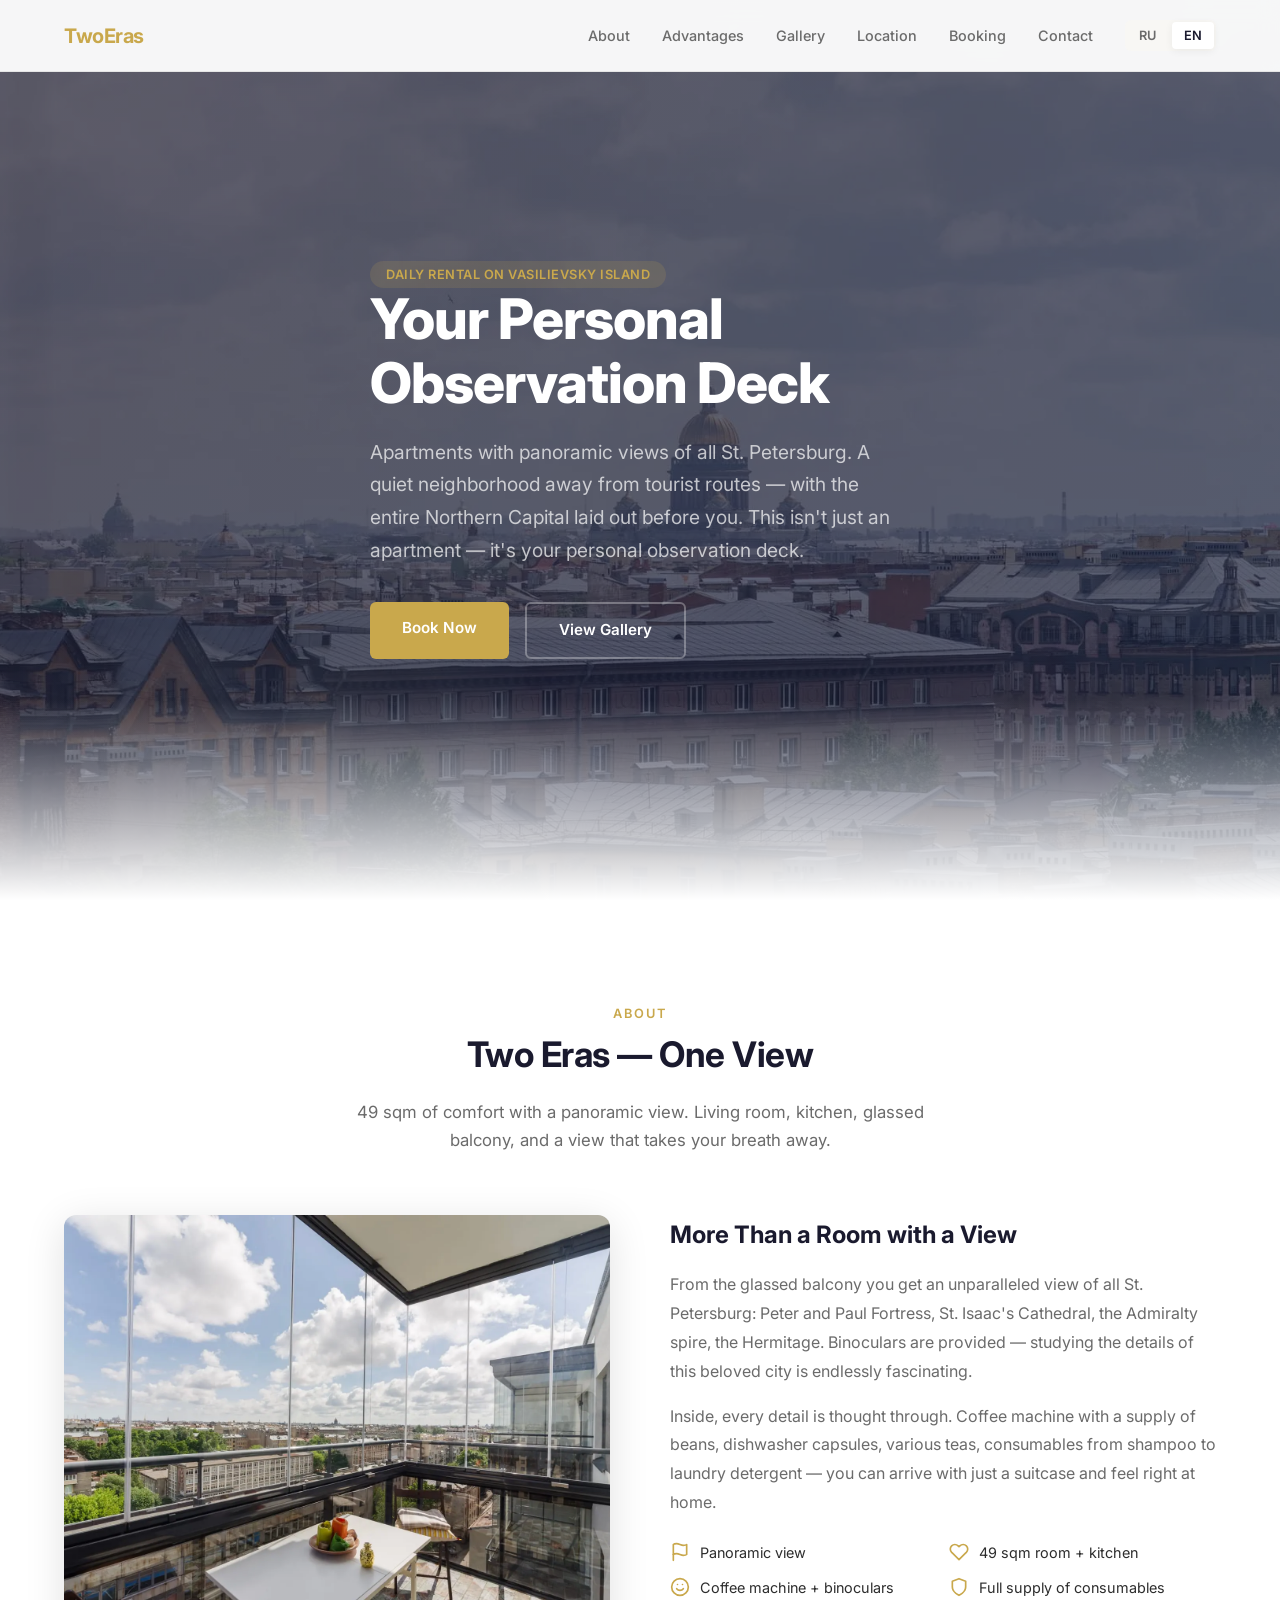
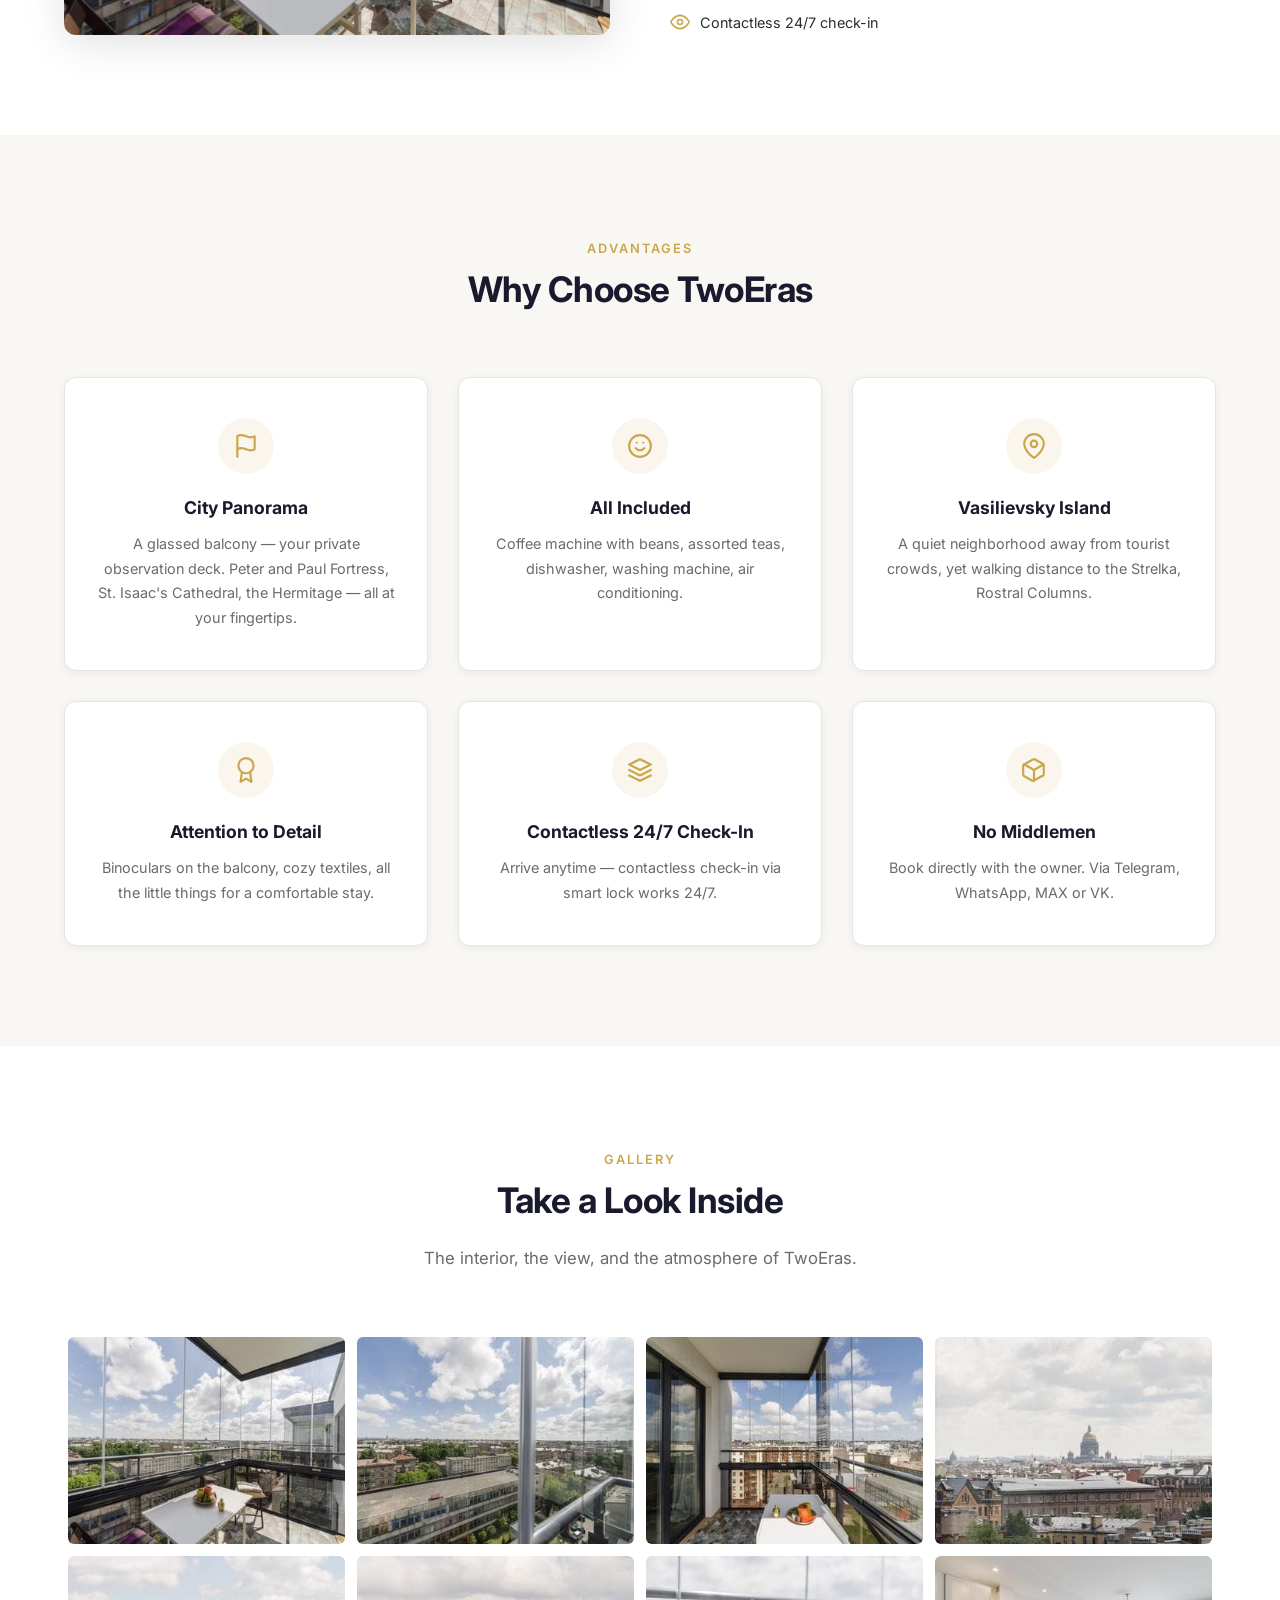
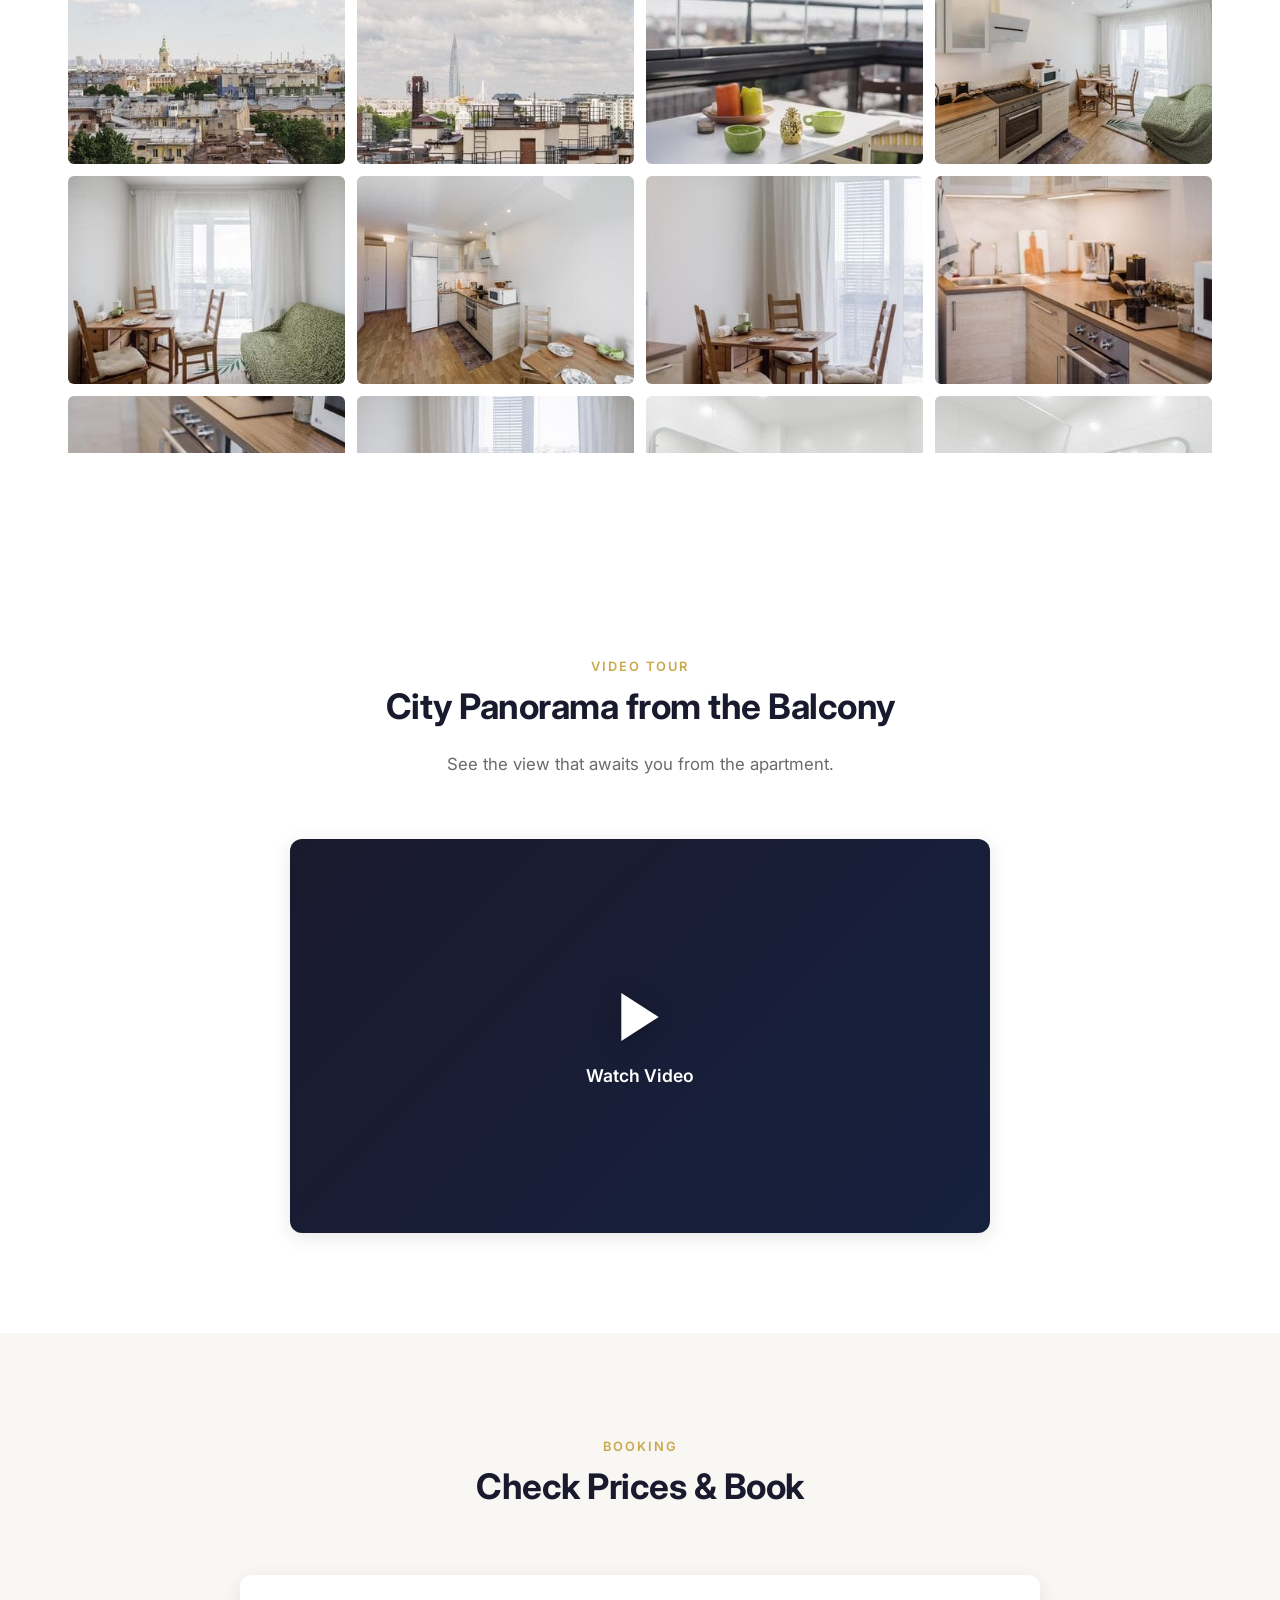
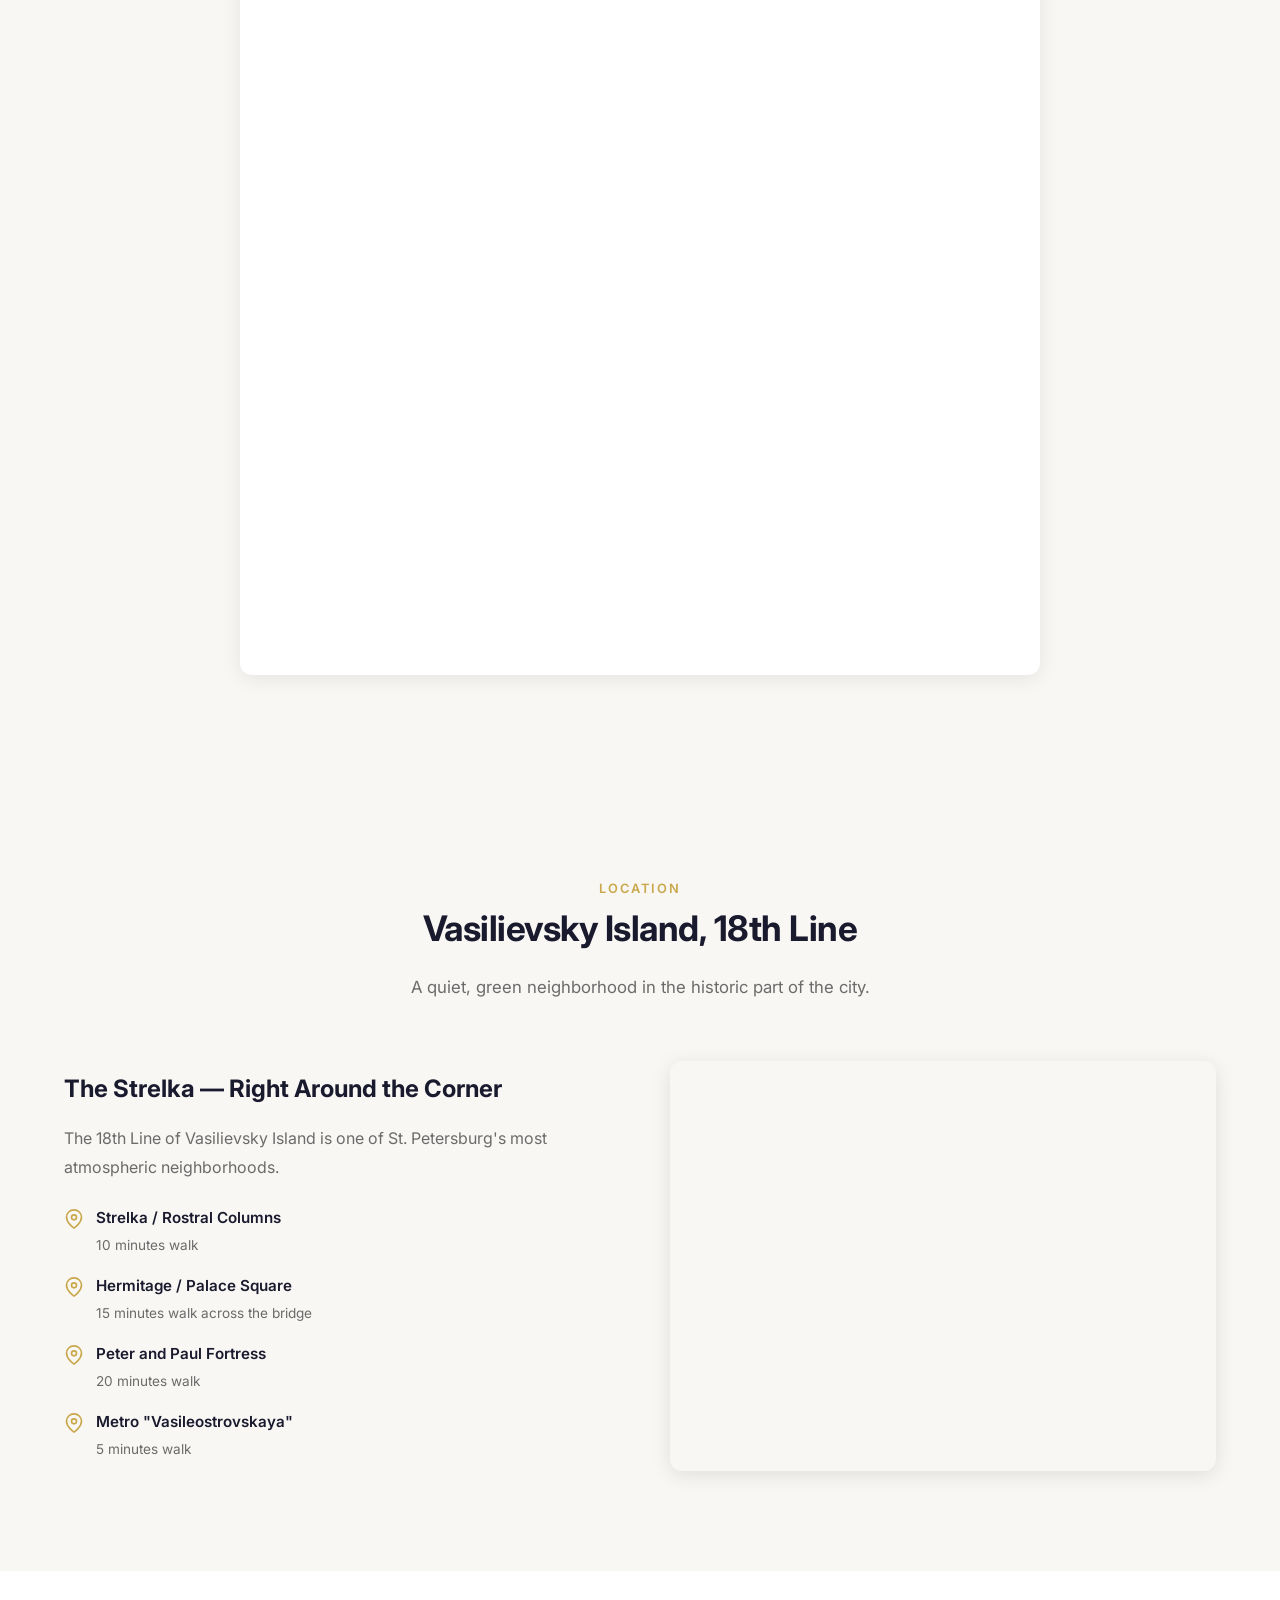
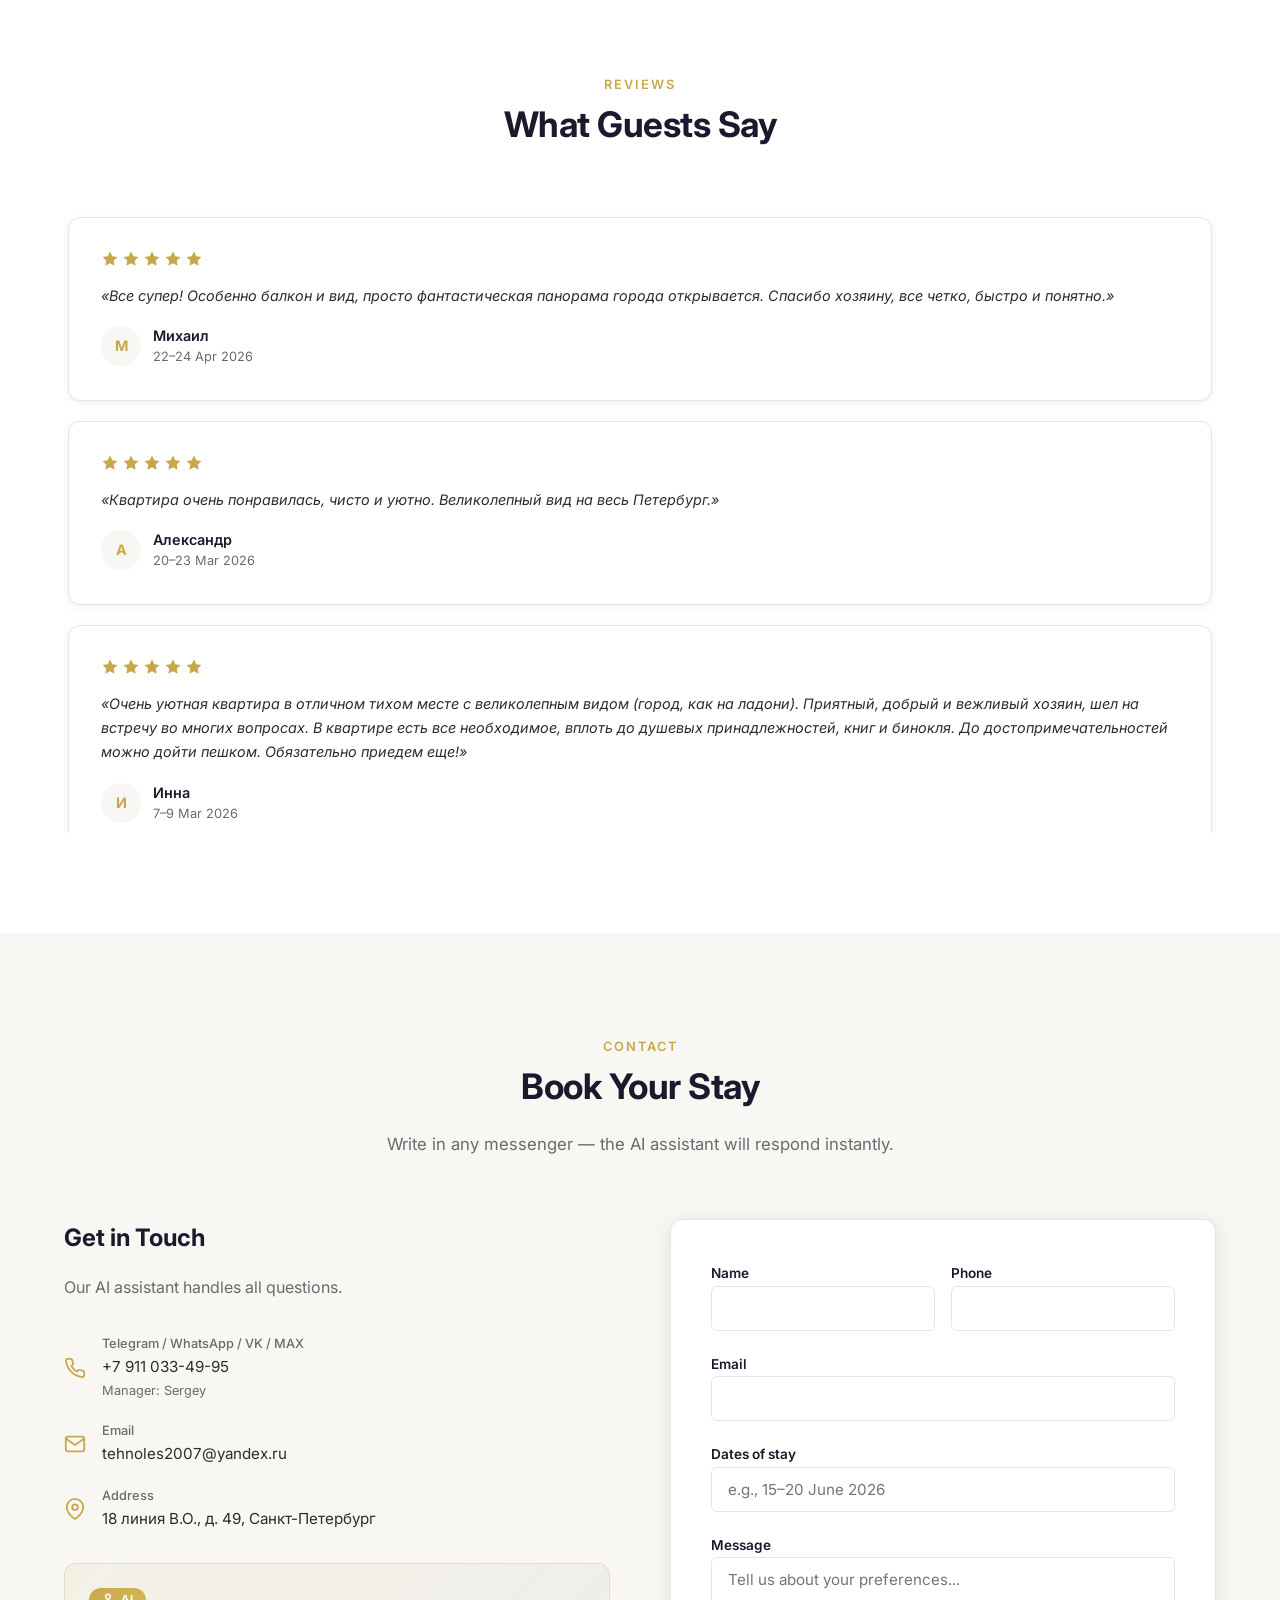
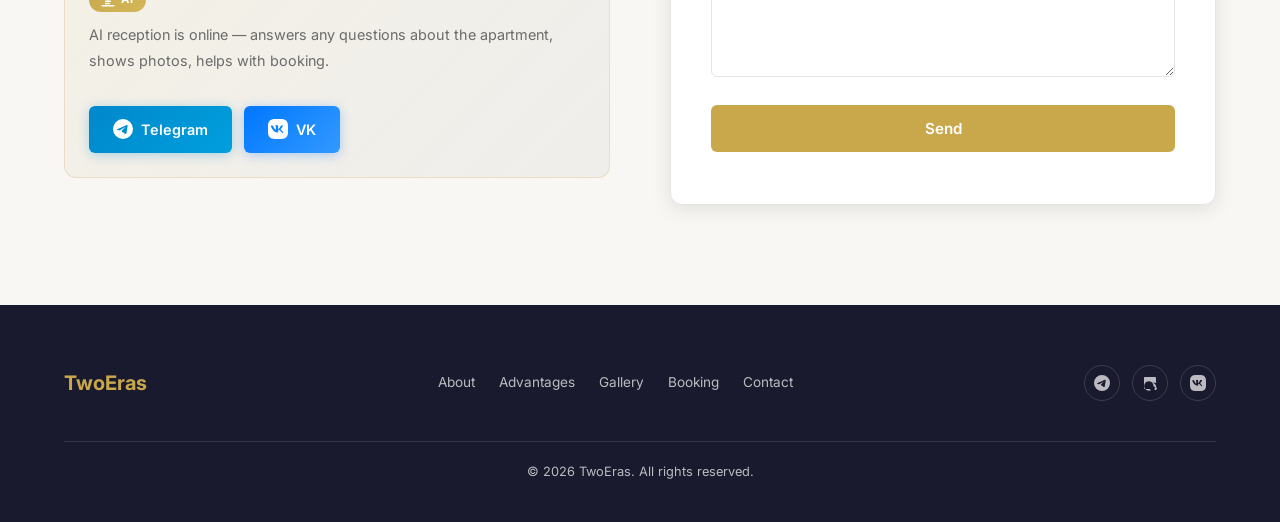
==== commit d3a35052: "feat: webp изображения с jpg-запасным вариантом; AI-ресепшн в контактах" ====
--- a/en/index.html
+++ b/en/index.html
@@ -127,7 +127,23 @@
       background: url('images/4-IMGP4016.jpg') center/cover no-repeat;
       opacity: 0.3;
     }
+    @supports (background: image-set(url('') type('image/webp'))) {
+      .hero::before {
+        background: url('images/4-IMGP4016.webp') center/cover no-repeat;
+      }
+    }
   </style>
+  <!-- Yandex.Metrika counter -->
+  <script>
+    (function(m,e,t,r,i,k,a){m[i]=m[i]||function(){(m[i].a=m[i].a||[]).push(arguments)};
+    m[i].l=1*new Date();
+    for (var j = 0; j < document.scripts.length; j++) {if (document.scripts[j].src === r) { return; }}
+    k=e.createElement(t),a=e.getElementsByTagName(t)[0],k.async=1,k.src=r,a.parentNode.insertBefore(k,a)})
+    (window, document, "script", "https://mc.yandex.ru/metrika/tag.js", "ym");
+    ym(110089719, "init", { clickmap:true, trackLinks:true, accurateTrackBounce:true, webvisor:true });
+  </script>
+  <noscript><div><img src="https://mc.yandex.ru/watch/110089719" style="position:absolute; left:-9999px;" alt=""></div></noscript>
+  <!-- /Yandex.Metrika counter -->
 </head>
 <body>
 
@@ -215,7 +231,10 @@
 
     <div class="about__grid">
       <div class="about__image">
-        <img src="images/1-IMGP4013.jpg" alt="Apartment interior" loading="lazy">
+        <picture>
+          <source srcset="images/1-IMGP4013.webp" type="image/webp">
+          <img src="images/1-IMGP4013.jpg" alt="Apartment interior" loading="lazy">
+        </picture>
       </div>
       <div class="about__text">
         <h3 class="lang-ru">Не просто видовая квартира</h3>
@@ -698,17 +717,25 @@
           </div>
         </div>
 
-        <div style="margin-top:28px;display:flex;flex-wrap:wrap;gap:12px">
-          <a href="https://t.me/TwoerasreceptionBot" target="_blank" rel="noopener noreferrer" class="btn btn--primary" style="font-size:0.85rem;padding:10px 20px">
-            <svg viewBox="0 0 24 24" fill="currentColor" width="18" height="18"><path d="M11.944 0A12 12 0 000 12a12 12 0 0012 12 12 12 0 0012-12A12 12 0 0012 0a12 12 0 00-.056 0zm4.962 7.224c.1-.002.321.023.465.14a.506.506 0 01.171.325c.016.093.036.306.02.472-.18 1.898-.962 6.502-1.36 8.627-.168.9-.499 1.201-.82 1.23-.696.065-1.225-.46-1.9-.902-1.056-.693-1.653-1.124-2.678-1.8-1.185-.78-.417-1.21.258-1.91.177-.184 3.247-2.977 3.307-3.23.007-.032.014-.15-.056-.212s-.174-.041-.249-.024c-.106.024-1.793 1.14-5.061 3.345-.48.33-.913.49-1.302.48-.428-.008-1.252-.241-1.865-.44-.752-.245-1.349-.374-1.297-.789.027-.216.325-.437.893-.663 3.498-1.524 5.83-2.529 6.998-3.014 3.332-1.386 4.025-1.627 4.476-1.635z"/></svg>
-            <span class="lang-ru">Бот в Telegram</span>
-            <span class="lang-en">Telegram Bot</span>
-          </a>
-          <a href="https://vk.com/club236998041" target="_blank" rel="noopener noreferrer" class="btn btn--outline" style="color:var(--color-primary);border-color:var(--color-border);font-size:0.85rem;padding:10px 20px">
-            <svg viewBox="0 0 24 24" fill="currentColor" width="18" height="18"><path d="M15.684 0H8.316C2.755 0 0 2.755 0 8.316v7.368C0 21.245 2.755 24 8.316 24h7.368C21.245 24 24 21.245 24 15.684V8.316C24 2.755 21.245 0 15.684 0zm3.6 16.949h-1.579c-.706 0-.916-.545-2.642-2.296-1.327-1.302-1.903-1.438-2.216-1.438-.452 0-.578.125-.578.62v1.615c0 .43-.138.659-1.241.659-1.847 0-3.909-1.145-5.347-3.252-1.819-2.478-2.284-4.319-2.284-4.695 0-.209.106-.394.413-.394h1.584c.433 0 .596.186.77.659.857 2.348 2.307 4.4 2.892 4.4.224 0 .326-.101.326-.659v-2.588c-.073-1.129-.662-1.221-.662-1.632 0-.197.153-.394.399-.394h2.545c.378 0 .507.186.507.61v3.287c0 .376.164.507.267.507.222 0 .4-.131.798-.528 1.224-1.341 2.089-3.398 2.089-3.398.113-.244.283-.367.716-.367h1.584c.474 0 .574.239.474.563-.23.984-2.565 3.827-2.565 3.827-.199.309-.282.463 0 .807.196.239.837.802 1.253 1.264.763.818 1.340 1.484 1.503 1.941.163.46-.08.701-.557.701z"/></svg>
-            <span class="lang-ru">VK</span>
-            <span class="lang-en">VK</span>
-          </a>
+        <div class="ai-reception">
+          <div class="ai-reception__badge">
+            <svg viewBox="0 0 24 24" fill="none" stroke="currentColor" stroke-width="2.5" stroke-linecap="round" stroke-linejoin="round"><path d="M12 2a4 4 0 014 4c0 2-2 4-4 6-2-2-4-4-4-6a4 4 0 014-4z"/><path d="M8 14h8"/><path d="M8 18h6"/><path d="M2 22h20"/></svg>
+            <span>AI</span>
+          </div>
+          <p class="ai-reception__text lang-ru">На связи ИИ-ресепшн — отвечает на любые вопросы про апартаменты, показывают фото, помогает с бронированием.</p>
+          <p class="ai-reception__text lang-en">AI reception is online — answers any questions about the apartment, shows photos, helps with booking.</p>
+          <div class="ai-reception__buttons">
+            <a href="https://t.me/TwoerasreceptionBot" target="_blank" rel="noopener noreferrer" class="ai-reception__btn ai-reception__btn--tg">
+              <svg viewBox="0 0 24 24" fill="currentColor"><path d="M11.944 0A12 12 0 000 12a12 12 0 0012 12 12 12 0 0012-12A12 12 0 0012 0a12 12 0 00-.056 0zm4.962 7.224c.1-.002.321.023.465.14a.506.506 0 01.171.325c.016.093.036.306.02.472-.18 1.898-.962 6.502-1.36 8.627-.168.9-.499 1.201-.82 1.23-.696.065-1.225-.46-1.9-.902-1.056-.693-1.653-1.124-2.678-1.8-1.185-.78-.417-1.21.258-1.91.177-.184 3.247-2.977 3.307-3.23.007-.032.014-.15-.056-.212s-.174-.041-.249-.024c-.106.024-1.793 1.14-5.061 3.345-.48.33-.913.49-1.302.48-.428-.008-1.252-.241-1.865-.44-.752-.245-1.349-.374-1.297-.789.027-.216.325-.437.893-.663 3.498-1.524 5.83-2.529 6.998-3.014 3.332-1.386 4.025-1.627 4.476-1.635z"/></svg>
+              <span class="lang-ru">Telegram</span>
+              <span class="lang-en">Telegram</span>
+            </a>
+            <a href="https://vk.com/club236998041" target="_blank" rel="noopener noreferrer" class="ai-reception__btn ai-reception__btn--vk">
+              <svg viewBox="0 0 24 24" fill="currentColor"><path d="M15.684 0H8.316C2.755 0 0 2.755 0 8.316v7.368C0 21.245 2.755 24 8.316 24h7.368C21.245 24 24 21.245 24 15.684V8.316C24 2.755 21.245 0 15.684 0zm3.6 16.949h-1.579c-.706 0-.916-.545-2.642-2.296-1.327-1.302-1.903-1.438-2.216-1.438-.452 0-.578.125-.578.62v1.615c0 .43-.138.659-1.241.659-1.847 0-3.909-1.145-5.347-3.252-1.819-2.478-2.284-4.319-2.284-4.695 0-.209.106-.394.413-.394h1.584c.433 0 .596.186.77.659.857 2.348 2.307 4.4 2.892 4.4.224 0 .326-.101.326-.659v-2.588c-.073-1.129-.662-1.221-.662-1.632 0-.197.153-.394.399-.394h2.545c.378 0 .507.186.507.61v3.287c0 .376.164.507.267.507.222 0 .4-.131.798-.528 1.224-1.341 2.089-3.398 2.089-3.398.113-.244.283-.367.716-.367h1.584c.474 0 .574.239.474.563-.23.984-2.565 3.827-2.565 3.827-.199.309-.282.463 0 .807.196.239.837.802 1.253 1.264.763.818 1.340 1.484 1.503 1.941.163.46-.08.701-.557.701z"/></svg>
+              <span class="lang-ru">VK</span>
+              <span class="lang-en">VK</span>
+            </a>
+          </div>
         </div>
       </div>
 
@@ -793,7 +820,6 @@
     localStorage.setItem('twoeras-lang', 'en');
   }
 </script>
-<script src="https://forminit.com/sdk/v1/forminit.js"></script>
 <script src="js/script.js"></script>
 </body>
 </html>
